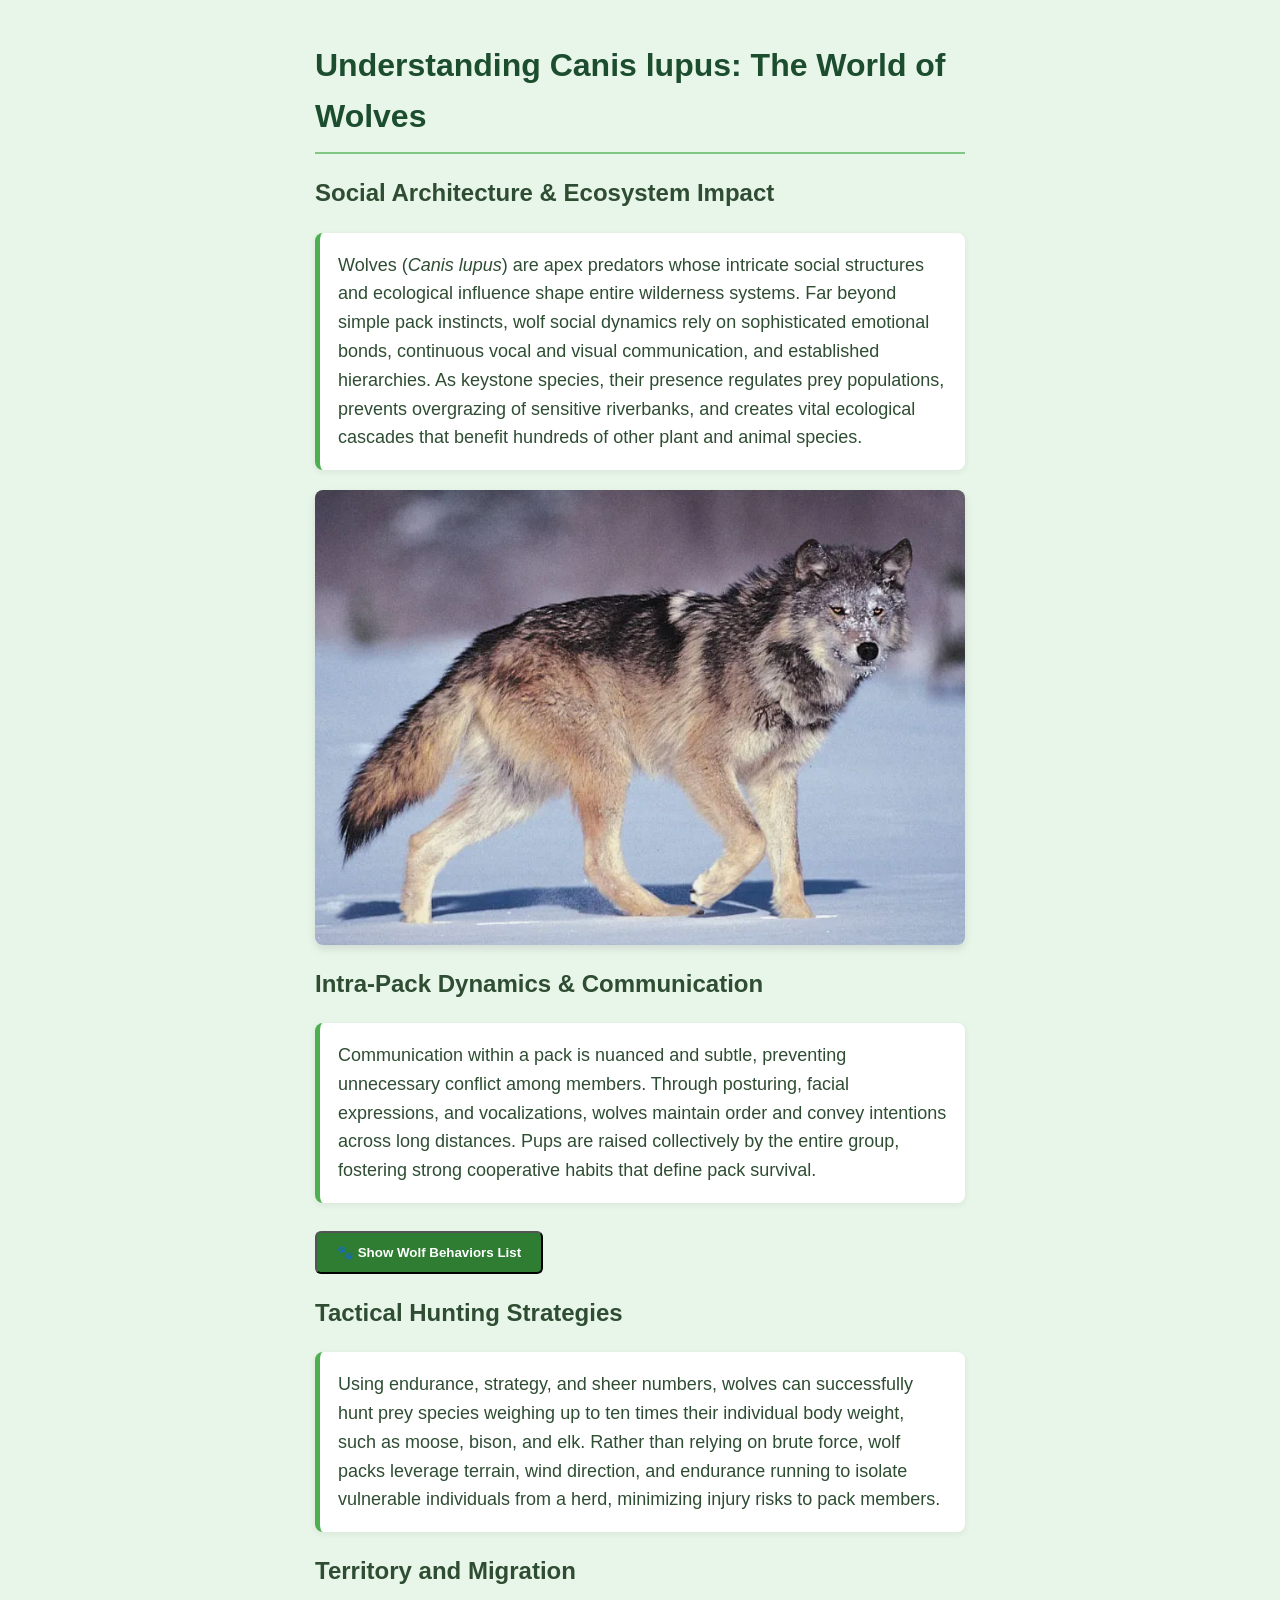
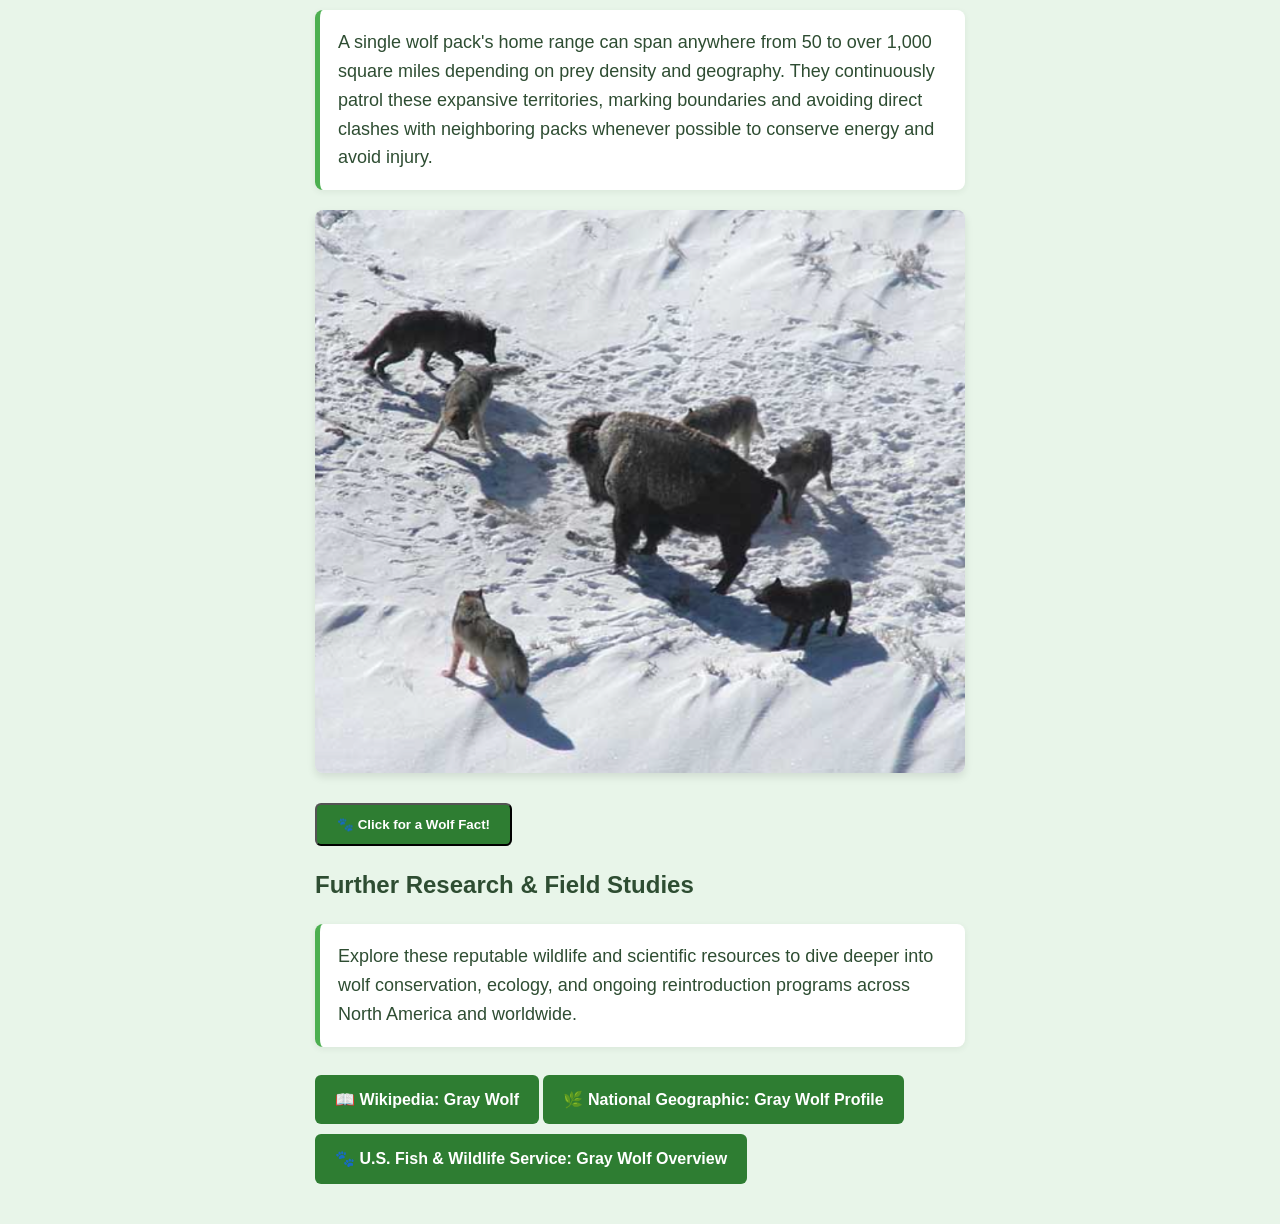
==== index.html @ 27f17d48 "Update index.html" ====
<!DOCTYPE html>
<html lang="en">
<head>
  <meta charset="UTF-8">
  <meta name="viewport" content="width=device-width, initial-scale=1.0">
  <title>Understanding Canis lupus - The World of Wolves</title> 
  <link rel="stylesheet" href="styles.css">
</head>
<body>

  <h1>Understanding Canis lupus: The World of Wolves</h1>

  <h2>Social Architecture & Ecosystem Impact</h2>
  <p>
    Wolves (<em>Canis lupus</em>) are apex predators whose intricate social structures and ecological influence shape entire wilderness systems. Far beyond simple pack instincts, wolf social dynamics rely on sophisticated emotional bonds, continuous vocal and visual communication, and established hierarchies. As keystone species, their presence regulates prey populations, prevents overgrazing of sensitive riverbanks, and creates vital ecological cascades that benefit hundreds of other plant and animal species.
  </p>

  <img src="Wolf.png" alt="A gray wolf standing in a snowy forest" class="responsive-img">

  <h2>Intra-Pack Dynamics & Communication</h2>
  <p>
    Communication within a pack is nuanced and subtle, preventing unnecessary conflict among members. Through posturing, facial expressions, and vocalizations, wolves maintain order and convey intentions across long distances. Pups are raised collectively by the entire group, fostering strong cooperative habits that define pack survival.
  </p>

  <button type="button" onclick="toggleBehaviors()" class="website-link" id="toggle-btn" aria-expanded="false">
    🐾 Show Wolf Behaviors List
  </button>

  <div id="behaviors-list" class="hidden-content">
    <p><strong>Wolf Behaviors & Pack Dynamics:</strong></p>
    <ul>
      <li><strong>Howling:</strong> Used to assemble the pack, locate missing members, synchronize pack movement, and warn rival packs away from active territory boundaries.</li>
      <li><strong>Tail & Ear Posture:</strong> High tail carriage and forward ears signal dominance and confidence; a tucked tail and flattened ears express submission or playfulness.</li>
      <li><strong>Play Bowing:</strong> Lowering front legs while keeping the hind end elevated invites pack mates into low-stakes physical play, reinforcing social bonds.</li>
      <li><strong>Scent Marking:</strong> Urination and paw-scraping along territory perimeters inform neighboring packs of boundary ownership and reproductive status.</li>
      <li><strong>Cooperative Hunting:</strong> Endurance-focused tracking strategies allow packs to tire out large prey over extensive distances through coordinated relay tactics.</li>
    </ul>
  </div>
  
  <h2>Tactical Hunting Strategies</h2>
  <p>
    Using endurance, strategy, and sheer numbers, wolves can successfully hunt prey species weighing up to ten times their individual body weight, such as moose, bison, and elk. Rather than relying on brute force, wolf packs leverage terrain, wind direction, and endurance running to isolate vulnerable individuals from a herd, minimizing injury risks to pack members.
  </p>

  <h2>Territory and Migration</h2>
  <p>
    A single wolf pack's home range can span anywhere from 50 to over 1,000 square miles depending on prey density and geography. They continuously patrol these expansive territories, marking boundaries and avoiding direct clashes with neighboring packs whenever possible to conserve energy and avoid injury.
  </p>

  <img src="Wolf pack.png" alt="A group of wolves hunting a bison in snow" class="responsive-img">

  <button type="button" onclick="showWolfFact()" class="website-link">
    🐾 Click for a Wolf Fact!
  </button>

  <h2>Further Research & Field Studies</h2>
  <p>
    Explore these reputable wildlife and scientific resources to dive deeper into wolf conservation, ecology, and ongoing reintroduction programs across North America and worldwide.
  </p>

  <div class="resource-links">
    <a href="https://en.wikipedia.org/wiki/Wolf" target="_blank" rel="noopener noreferrer" class="website-link">
      📖 Wikipedia: Gray Wolf
    </a>
    <a href="https://www.nationalgeographic.com/animals/mammals/facts/gray-wolf" target="_blank" rel="noopener noreferrer" class="website-link">
      🌿 National Geographic: Gray Wolf Profile
    </a>
    <a href="https://www.fws.gov/species/gray-wolf-canis-lupus" target="_blank" rel="noopener noreferrer" class="website-link">
      🐾 U.S. Fish & Wildlife Service: Gray Wolf Overview
    </a>
  </div>

  <script src="script.js" defer></script>
</body>
</html>
---- styles.css ----
body {
  background-color: #e8f5e9; /* Light, soft environmental green */
  font-family: Arial, sans-serif;
  color: #2e4d32; /* Deep forest green text for high contrast */
  margin: 40px auto;
  max-width: 650px;
  line-height: 1.6;
  padding: 0 20px;
}

/* 2. Heading with Nature-Inspired Colors */
h1 {
  color: #1b4d2e; /* Dark evergreen heading color */
  border-bottom: 2px solid #81c784; /* Soft leaf-green underline */
  padding-bottom: 10px;
  margin-bottom: 20px;
}

/* 3. Paragraph Card with Decorative Vine Border */
p {
  font-size: 18px;
  background-color: #ffffff;
  padding: 18px;
  border-radius: 8px;
  /* Green vine/leaf motif frame using border styling */
  border-left: 5px solid #4caf50;
  box-shadow: 0 2px 6px rgba(46, 77, 50, 0.08);
}

/* 4. Responsive Image Styling */
.responsive-img {
  max-width: 100%;
  height: auto;
  border-radius: 8px;
  display: block;
  margin: 20px 0;
  box-shadow: 0 4px 8px rgba(0, 0, 0, 0.1);
}

/* 5. Nature-Themed Button Link */
.website-link {
  display: inline-block;
  background-color: #2e7d32; /* Rich forest green background */
  color: #ffffff;
  padding: 12px 20px;
  text-decoration: none;
  border-radius: 6px;
  font-weight: bold;
  margin-top: 10px;
  transition: background-color 0.2s ease;
}

.website-link:hover {
  background-color: #1b5e20; /* Darker pine green when hovered */
}

.hidden-content {
  display: none;
}

/* Style for the revealed behaviors list card */
#behaviors-list {
  background-color: #ffffff;
  padding: 15px 20px;
  border-radius: 8px;
  border-left: 5px solid #4caf50;
  margin-top: 15px;
  box-shadow: 0 2px 6px rgba(46, 77, 50, 0.08);
}

#behaviors-list ul {
  padding-left: 20px;
  margin: 10px 0 0 0;
}

#behaviors-list li {
  margin-bottom: 8px;
}
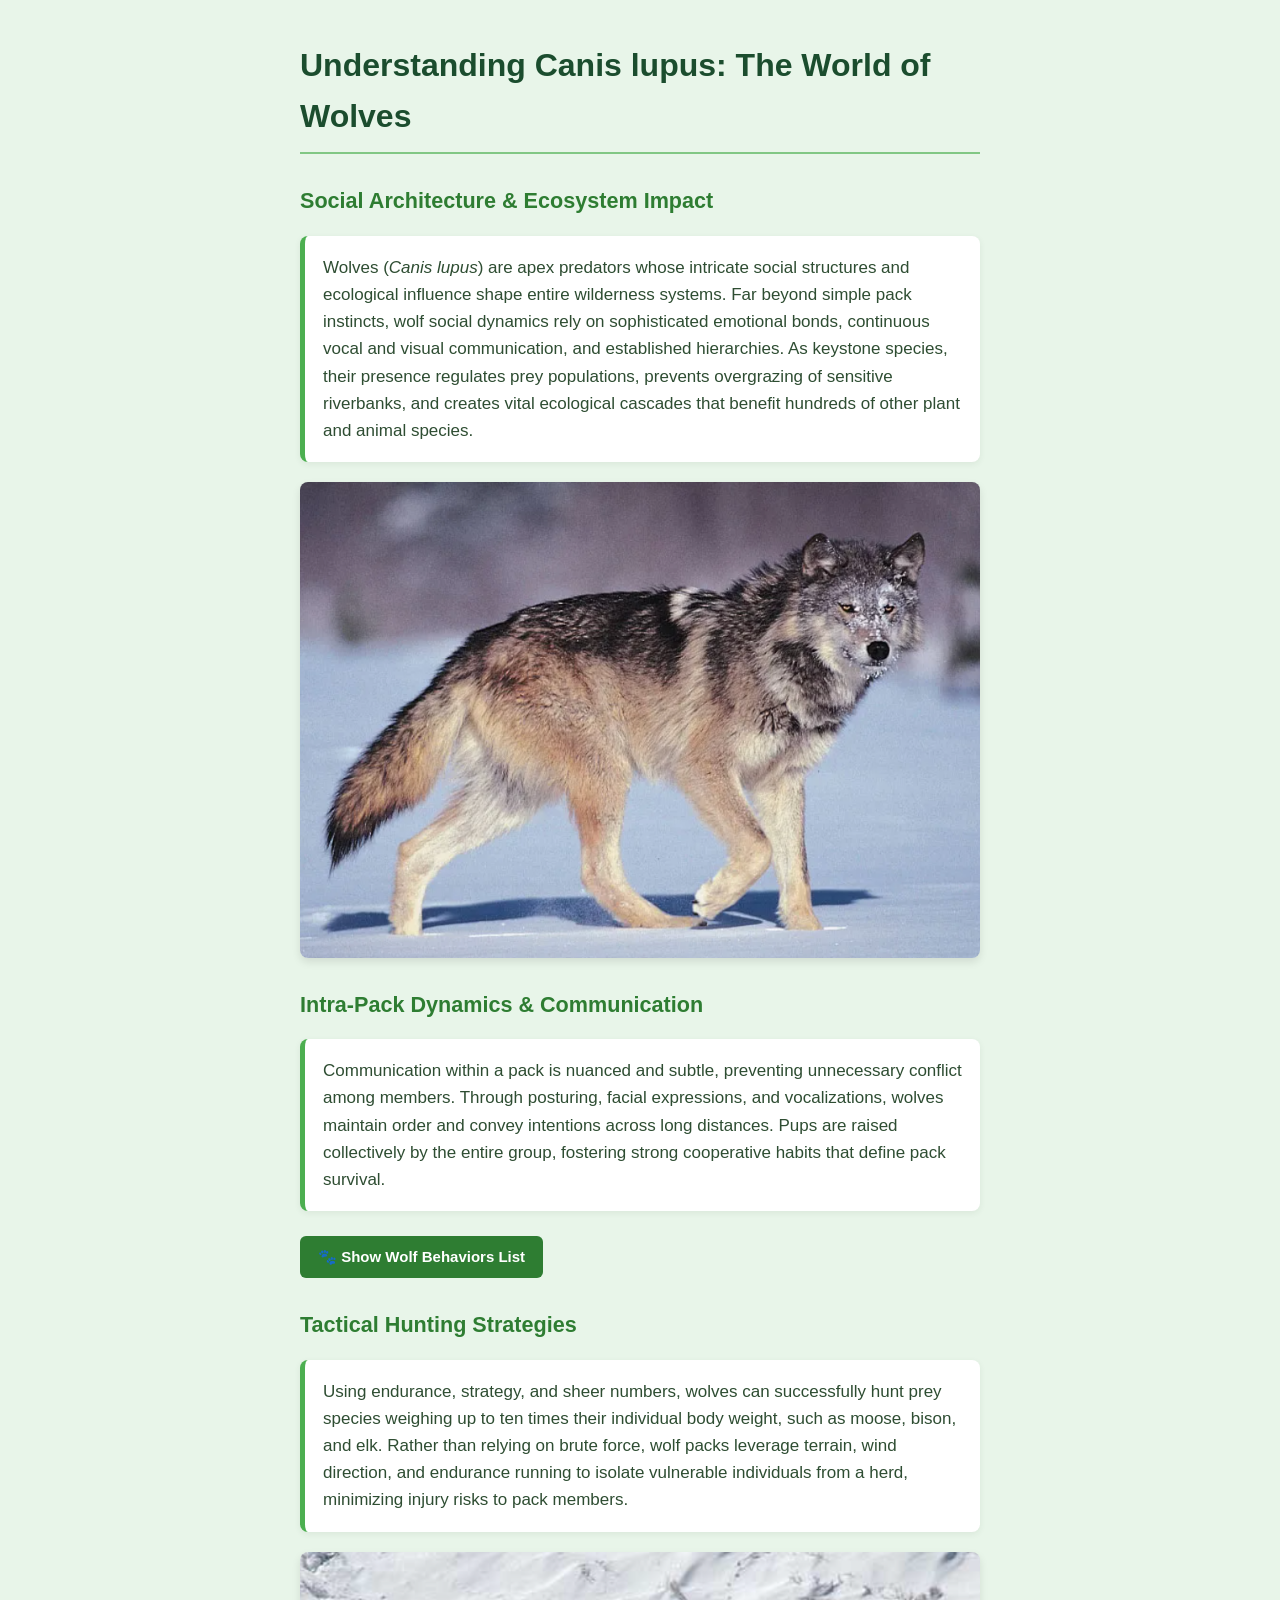
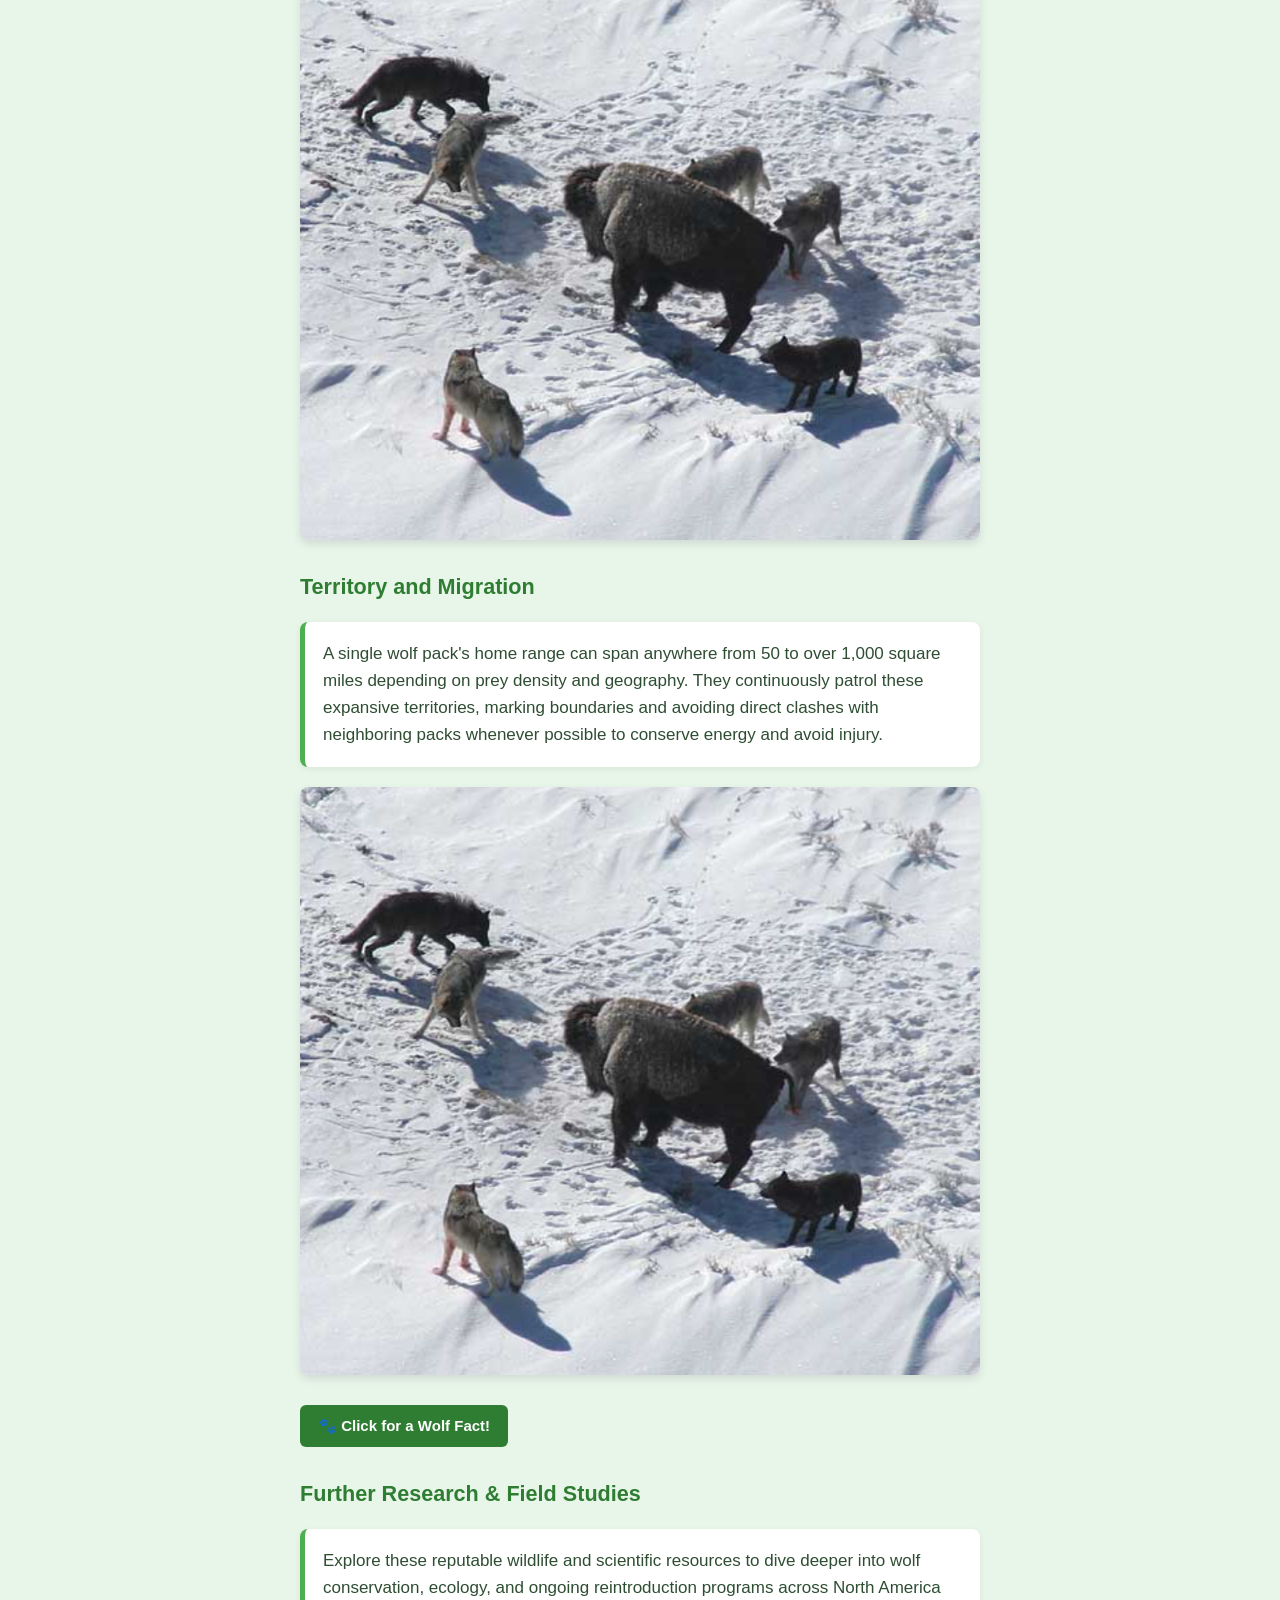
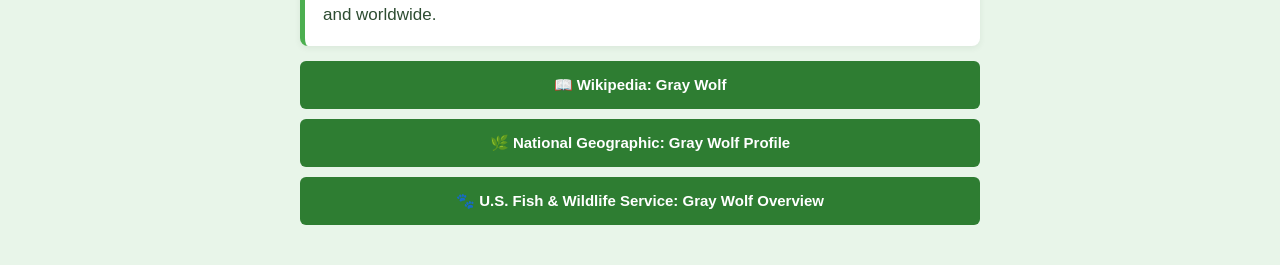
==== commit 4a9c6203: "Update index.html" ====
--- a/index.html
+++ b/index.html
@@ -41,13 +41,15 @@
   <p>
     Using endurance, strategy, and sheer numbers, wolves can successfully hunt prey species weighing up to ten times their individual body weight, such as moose, bison, and elk. Rather than relying on brute force, wolf packs leverage terrain, wind direction, and endurance running to isolate vulnerable individuals from a herd, minimizing injury risks to pack members.
   </p>
+  
+  <img src="Wolf pack.png" alt="A pack of wolves hunting a bison in snow" class="responsive-img">
 
   <h2>Territory and Migration</h2>
   <p>
     A single wolf pack's home range can span anywhere from 50 to over 1,000 square miles depending on prey density and geography. They continuously patrol these expansive territories, marking boundaries and avoiding direct clashes with neighboring packs whenever possible to conserve energy and avoid injury.
   </p>
 
-  <img src="Wolf pack.png" alt="A group of wolves hunting a bison in snow" class="responsive-img">
+  <img src="Wolf pack.png" alt="A pack of wolves patrolling their territory" class="responsive-img">
 
   <button type="button" onclick="showWolfFact()" class="website-link">
     🐾 Click for a Wolf Fact!
--- a/styles.css
+++ b/styles.css
@@ -1,33 +1,42 @@
+/* 1. Base Layout & Typography */
 body {
-  background-color: #e8f5e9; /* Light, soft environmental green */
+  background-color: #e8f5e9; /* Soft environmental green */
   font-family: Arial, sans-serif;
-  color: #2e4d32; /* Deep forest green text for high contrast */
+  color: #2e4d32; /* Deep forest green text */
   margin: 40px auto;
-  max-width: 650px;
+  max-width: 680px;
   line-height: 1.6;
   padding: 0 20px;
 }
 
-/* 2. Heading with Nature-Inspired Colors */
+/* 2. Headings */
 h1 {
   color: #1b4d2e; /* Dark evergreen heading color */
   border-bottom: 2px solid #81c784; /* Soft leaf-green underline */
   padding-bottom: 10px;
   margin-bottom: 20px;
+  font-size: 2rem;
 }
 
-/* 3. Paragraph Card with Decorative Vine Border */
+h2 {
+  color: #2e7d32;
+  margin-top: 30px;
+  margin-bottom: 10px;
+  font-size: 1.35rem;
+}
+
+/* 3. Paragraph Cards */
 p {
-  font-size: 18px;
+  font-size: 17px;
   background-color: #ffffff;
   padding: 18px;
   border-radius: 8px;
-  /* Green vine/leaf motif frame using border styling */
   border-left: 5px solid #4caf50;
   box-shadow: 0 2px 6px rgba(46, 77, 50, 0.08);
+  margin-bottom: 15px;
 }
 
-/* 4. Responsive Image Styling */
+/* 4. Responsive Images */
 .responsive-img {
   max-width: 100%;
   height: auto;
@@ -37,28 +46,48 @@
   box-shadow: 0 4px 8px rgba(0, 0, 0, 0.1);
 }
 
-/* 5. Nature-Themed Button Link */
+/* 5. Buttons & Links */
 .website-link {
   display: inline-block;
-  background-color: #2e7d32; /* Rich forest green background */
+  background-color: #2e7d32;
   color: #ffffff;
-  padding: 12px 20px;
+  padding: 12px 18px;
   text-decoration: none;
   border-radius: 6px;
   font-weight: bold;
+  font-size: 15px;
+  border: none;
+  cursor: pointer;
   margin-top: 10px;
-  transition: background-color 0.2s ease;
+  transition: background-color 0.2s ease, transform 0.1s ease;
 }
 
 .website-link:hover {
-  background-color: #1b5e20; /* Darker pine green when hovered */
+  background-color: #1b5e20;
 }
 
+.website-link:active {
+  transform: scale(0.98);
+}
+
+/* Resource Link Container Grid */
+.resource-links {
+  display: flex;
+  flex-direction: column;
+  gap: 10px;
+  margin-top: 15px;
+}
+
+.resource-links .website-link {
+  margin-top: 0;
+  text-align: center;
+}
+
+/* 6. Hidden / Revealed Behavior List Styling */
 .hidden-content {
   display: none;
 }
 
-/* Style for the revealed behaviors list card */
 #behaviors-list {
   background-color: #ffffff;
   padding: 15px 20px;
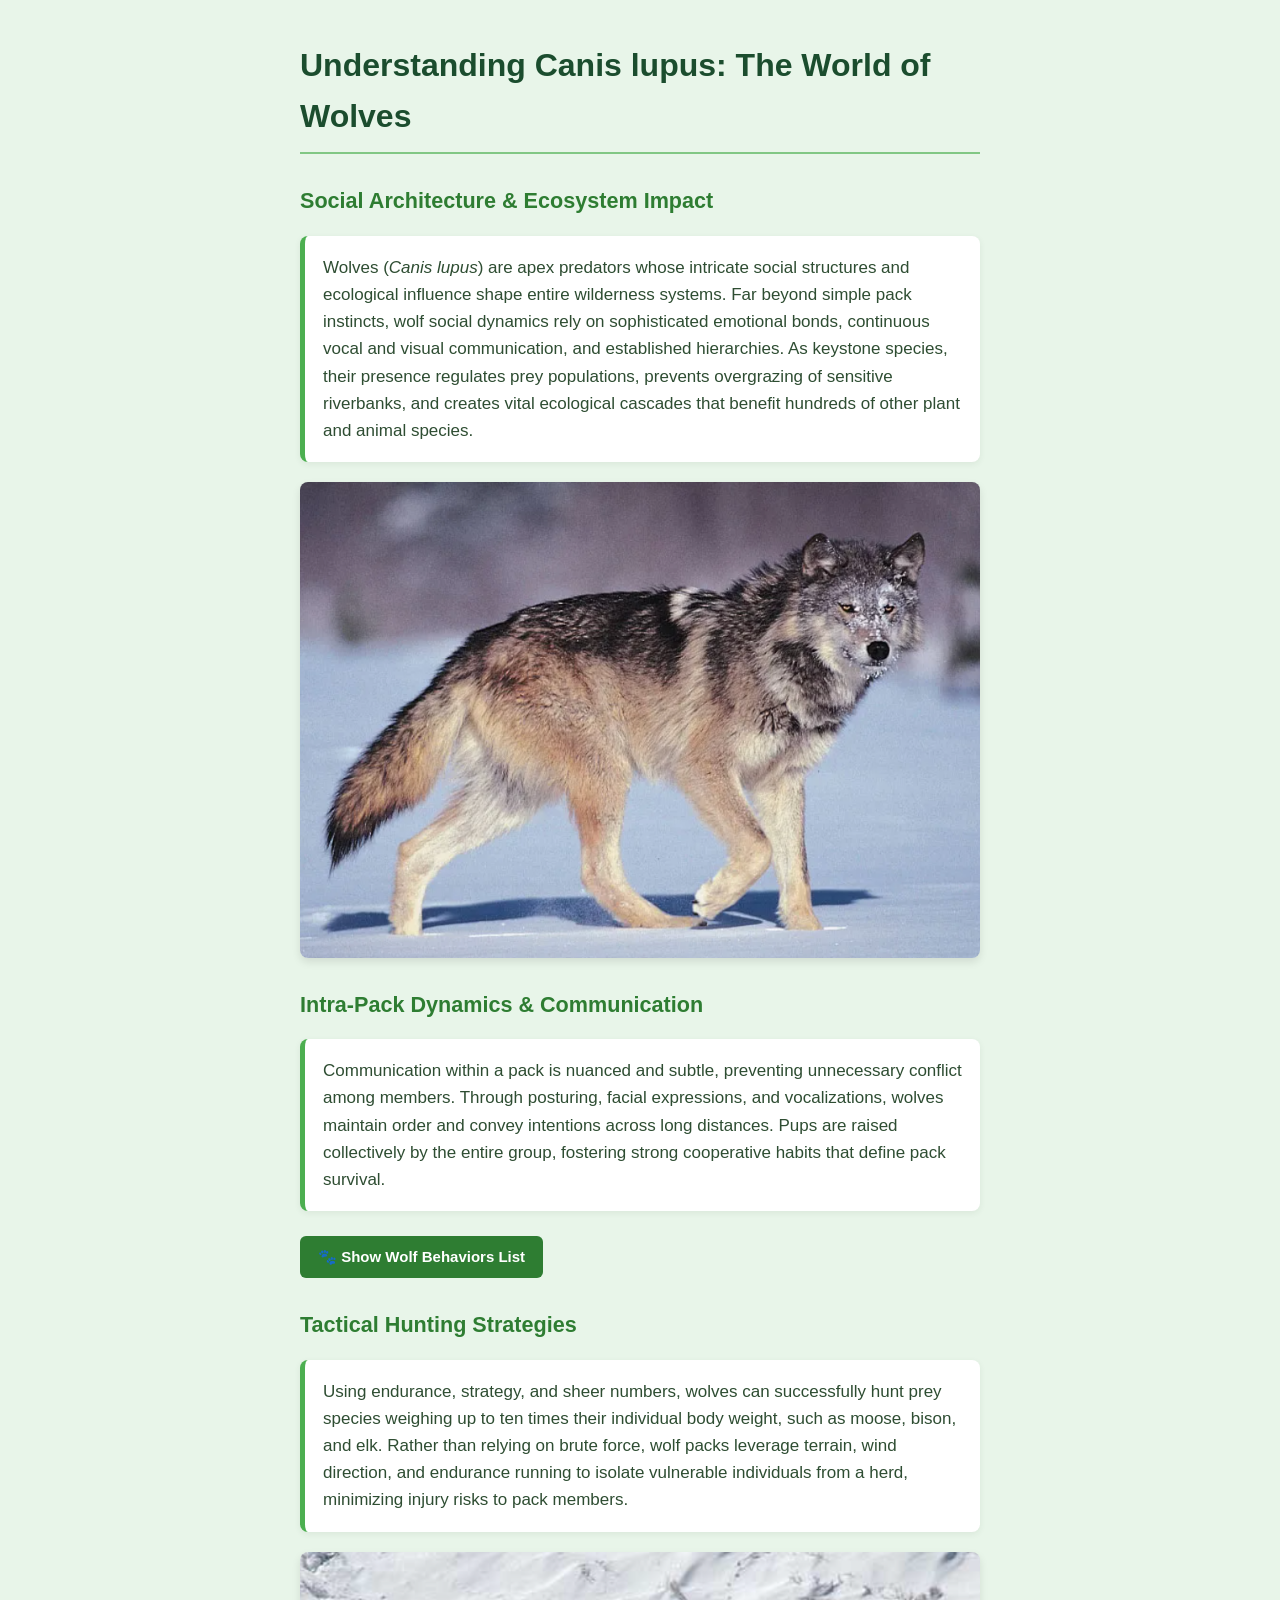
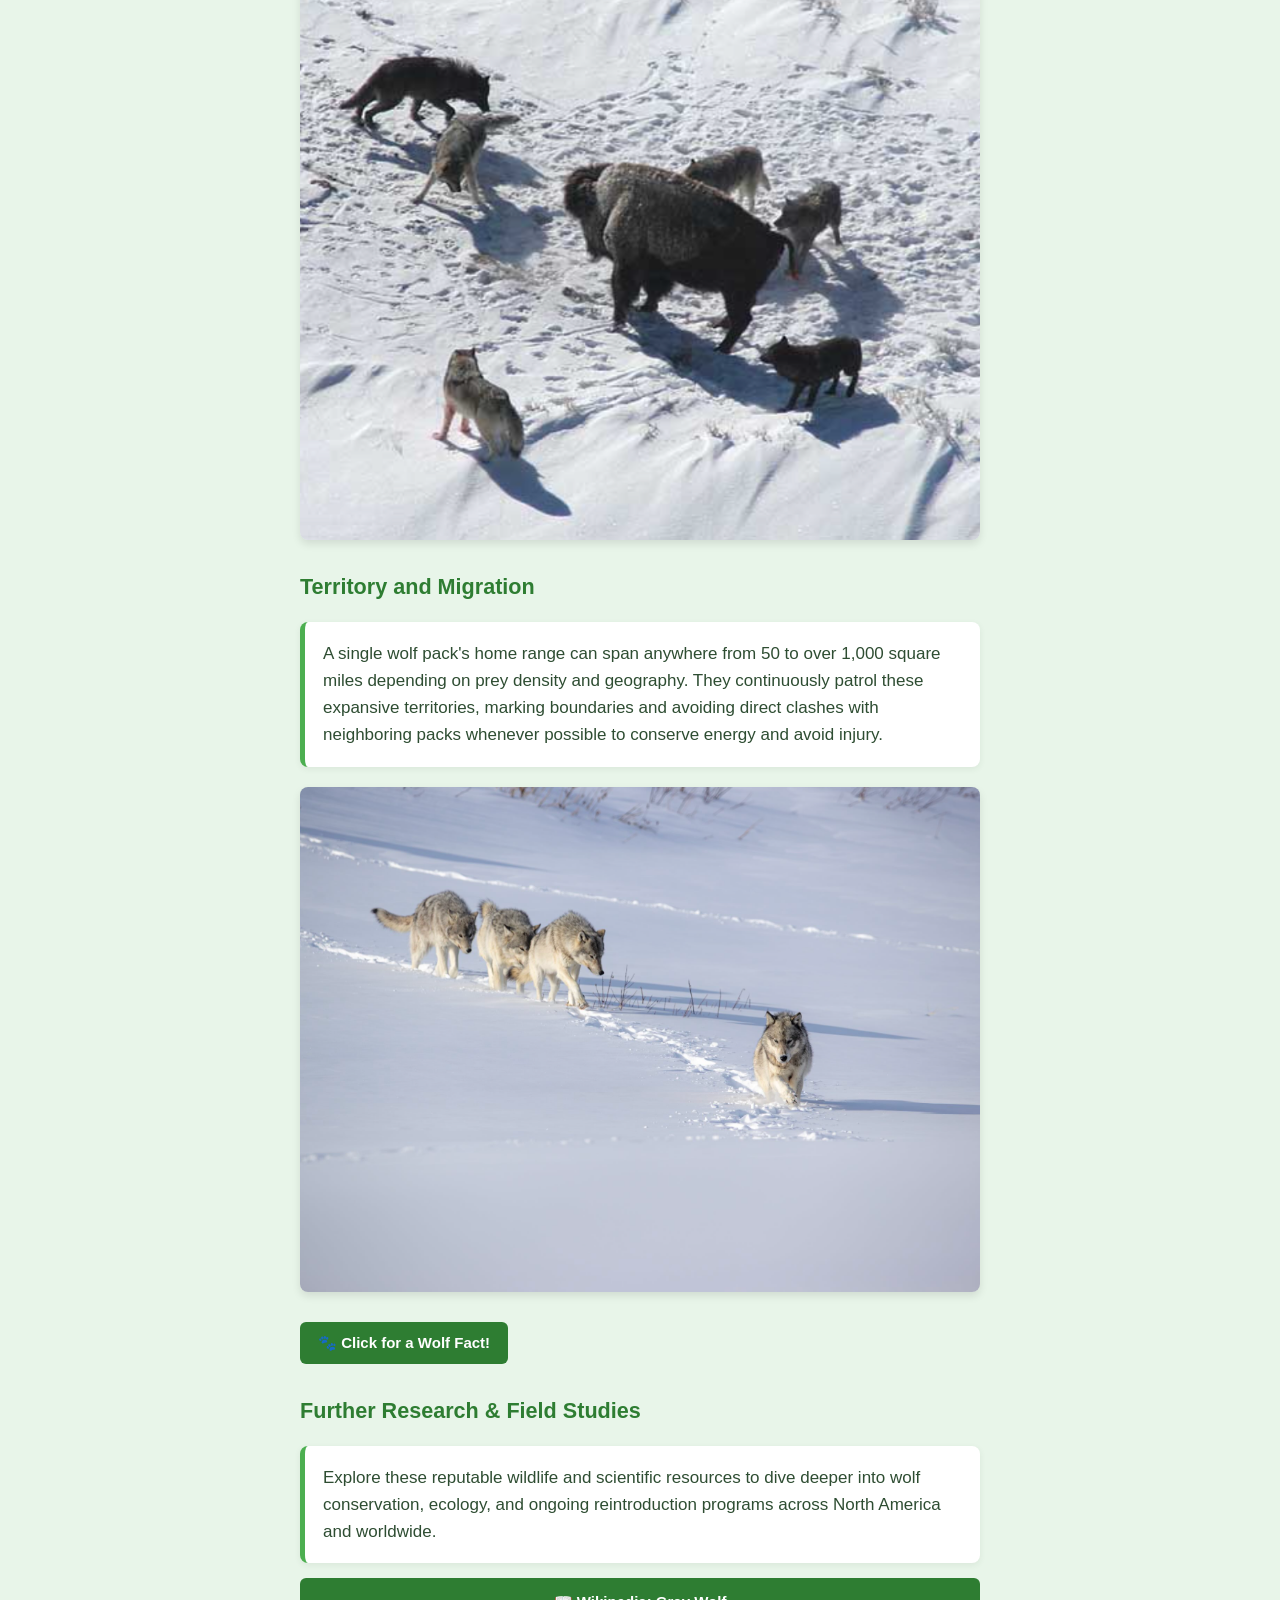
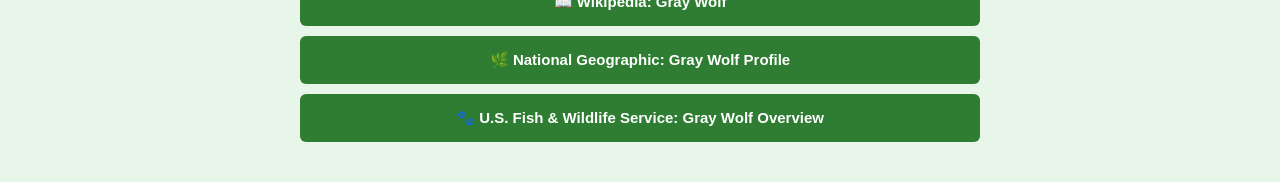
==== commit b99c0493: "Update index.html" ====
--- a/index.html
+++ b/index.html
@@ -49,7 +49,7 @@
     A single wolf pack's home range can span anywhere from 50 to over 1,000 square miles depending on prey density and geography. They continuously patrol these expansive territories, marking boundaries and avoiding direct clashes with neighboring packs whenever possible to conserve energy and avoid injury.
   </p>
 
-  <img src="Wolf pack.png" alt="A pack of wolves patrolling their territory" class="responsive-img">
+  <img src="Travel.png" alt="A pack of wolves patrolling their territory" class="responsive-img">
 
   <button type="button" onclick="showWolfFact()" class="website-link">
     🐾 Click for a Wolf Fact!
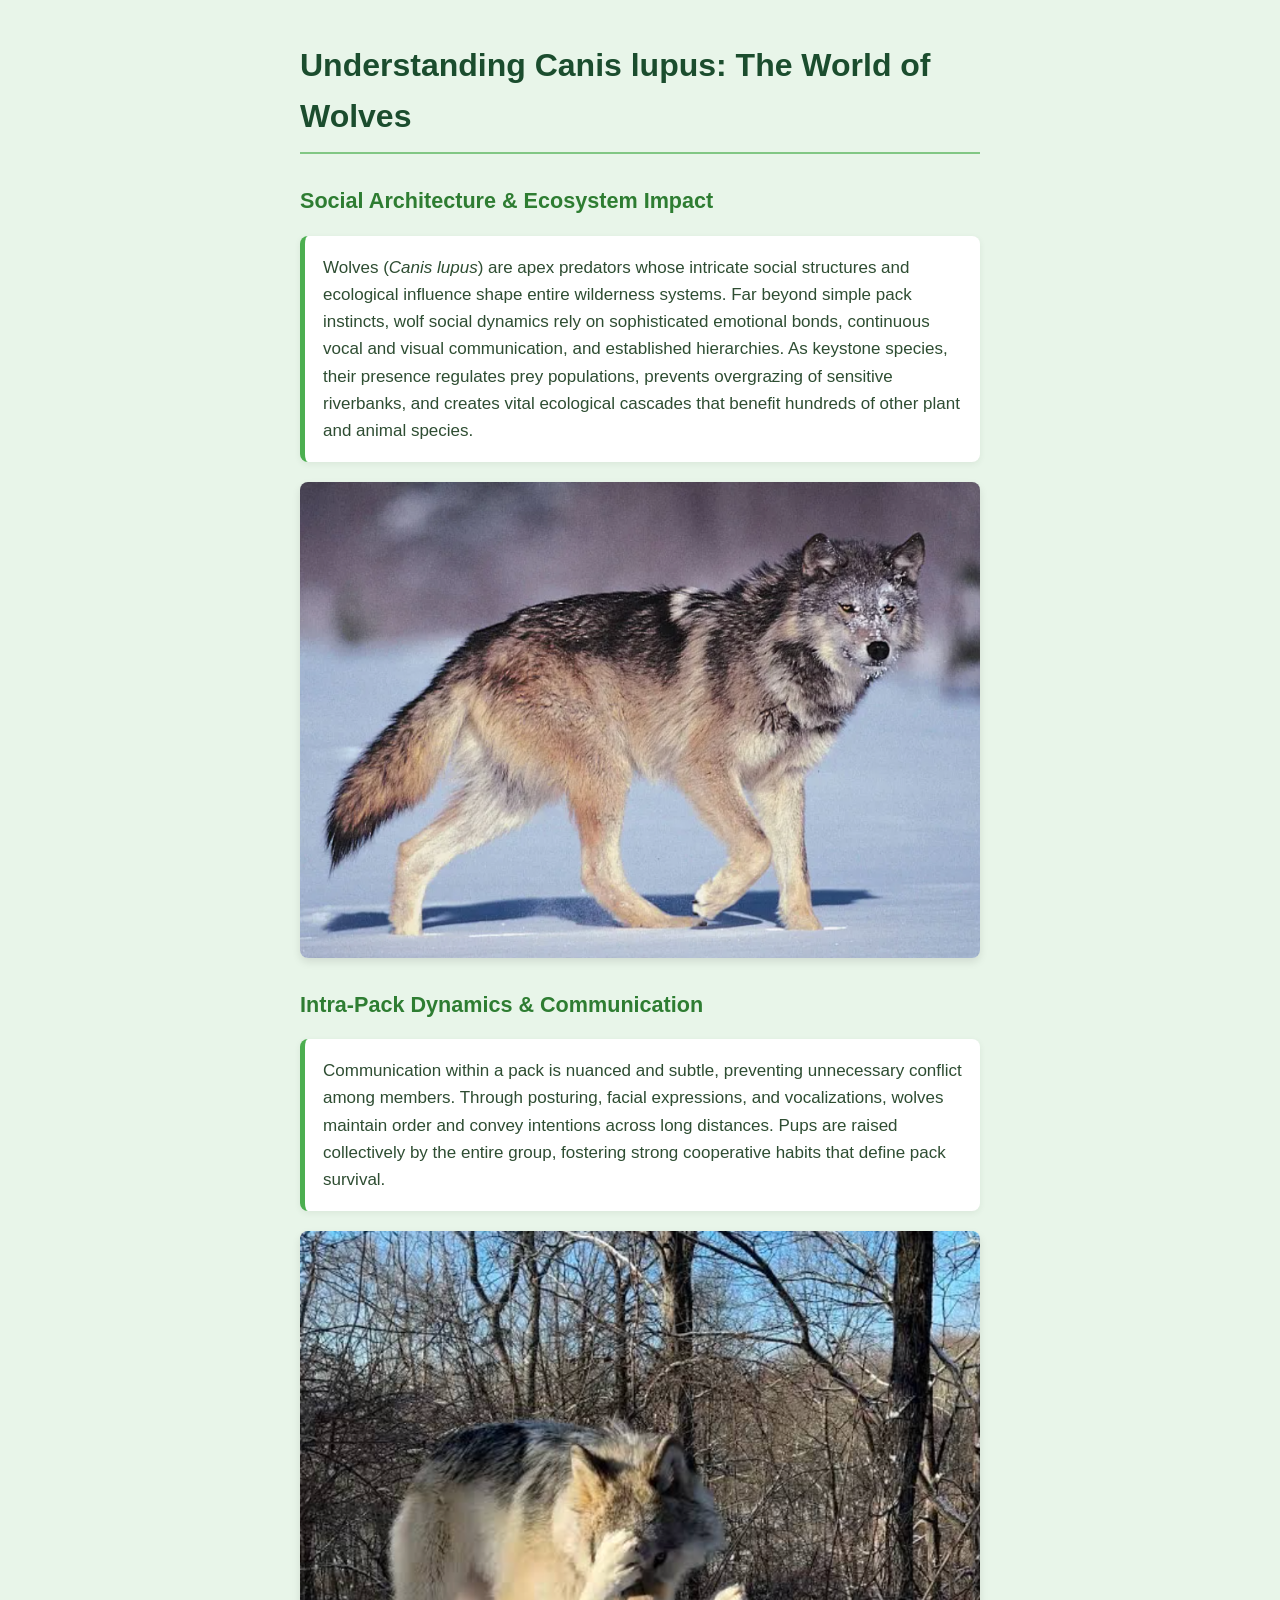
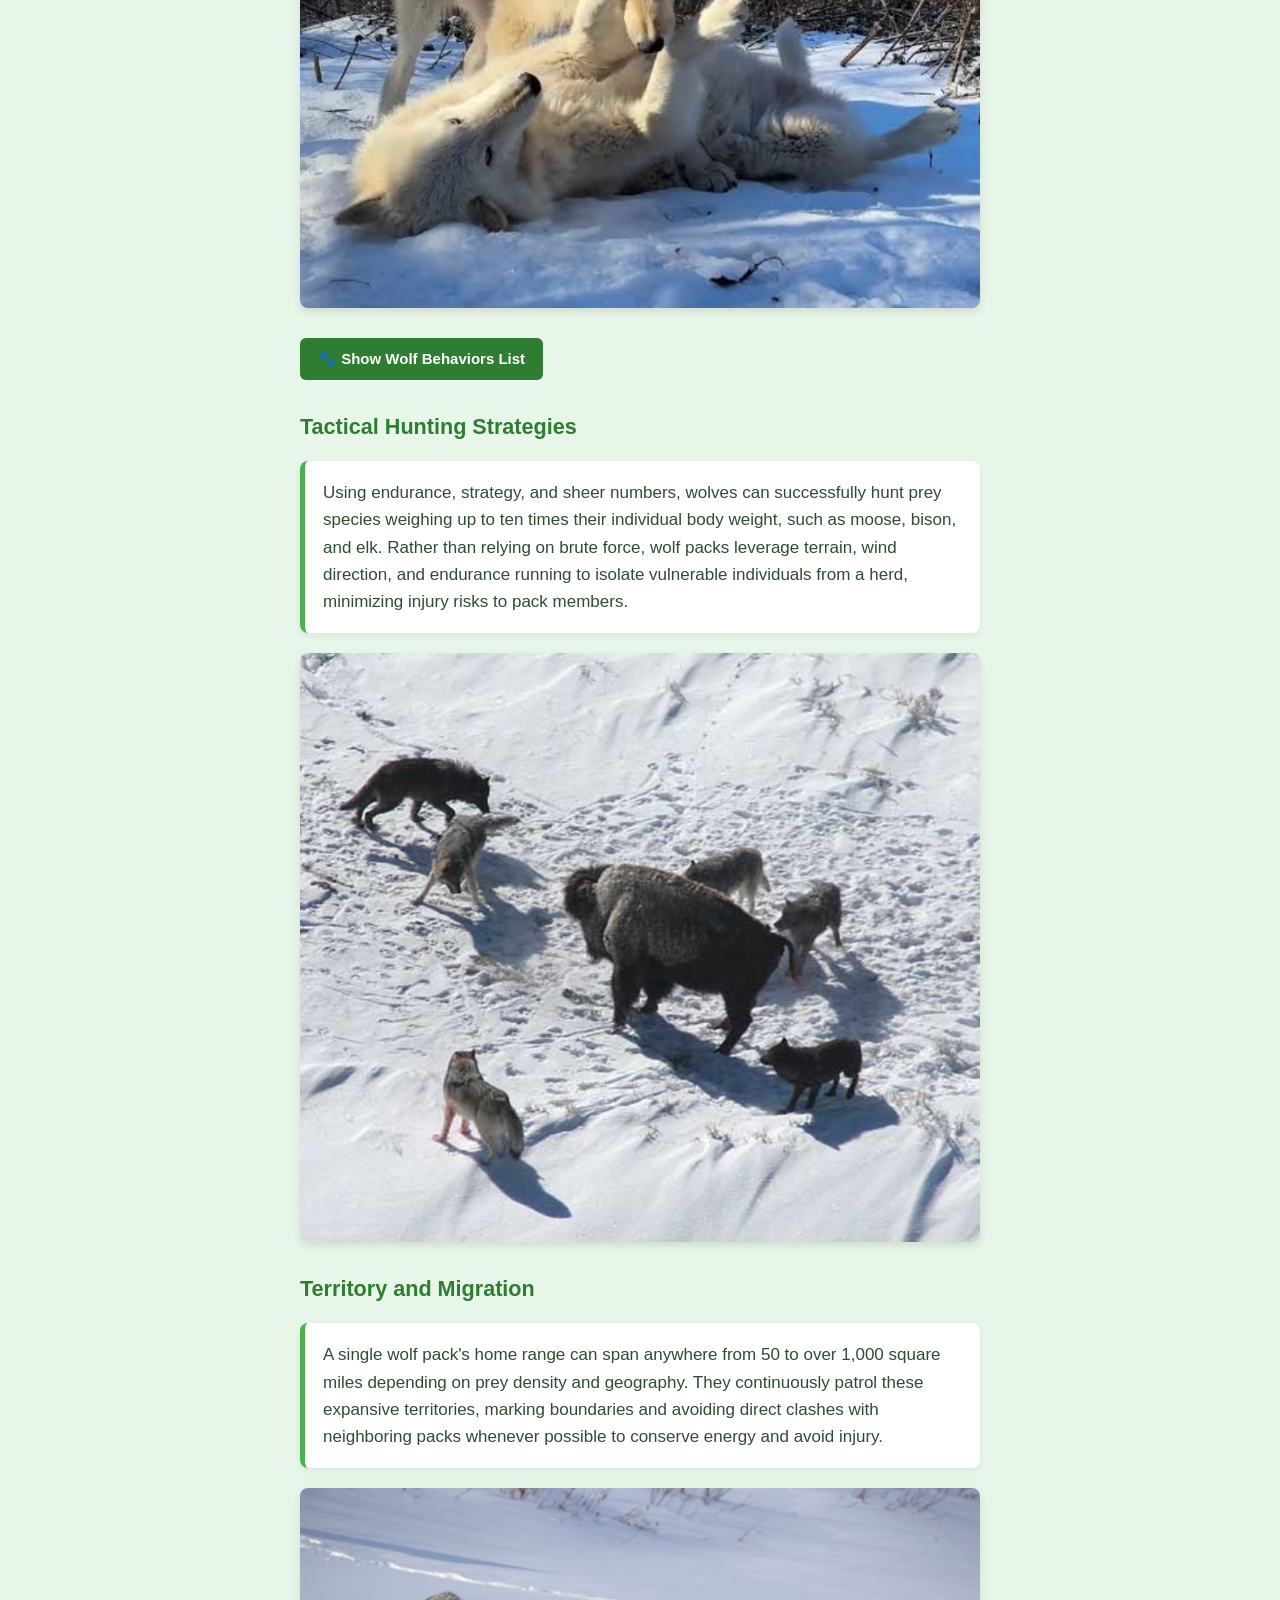
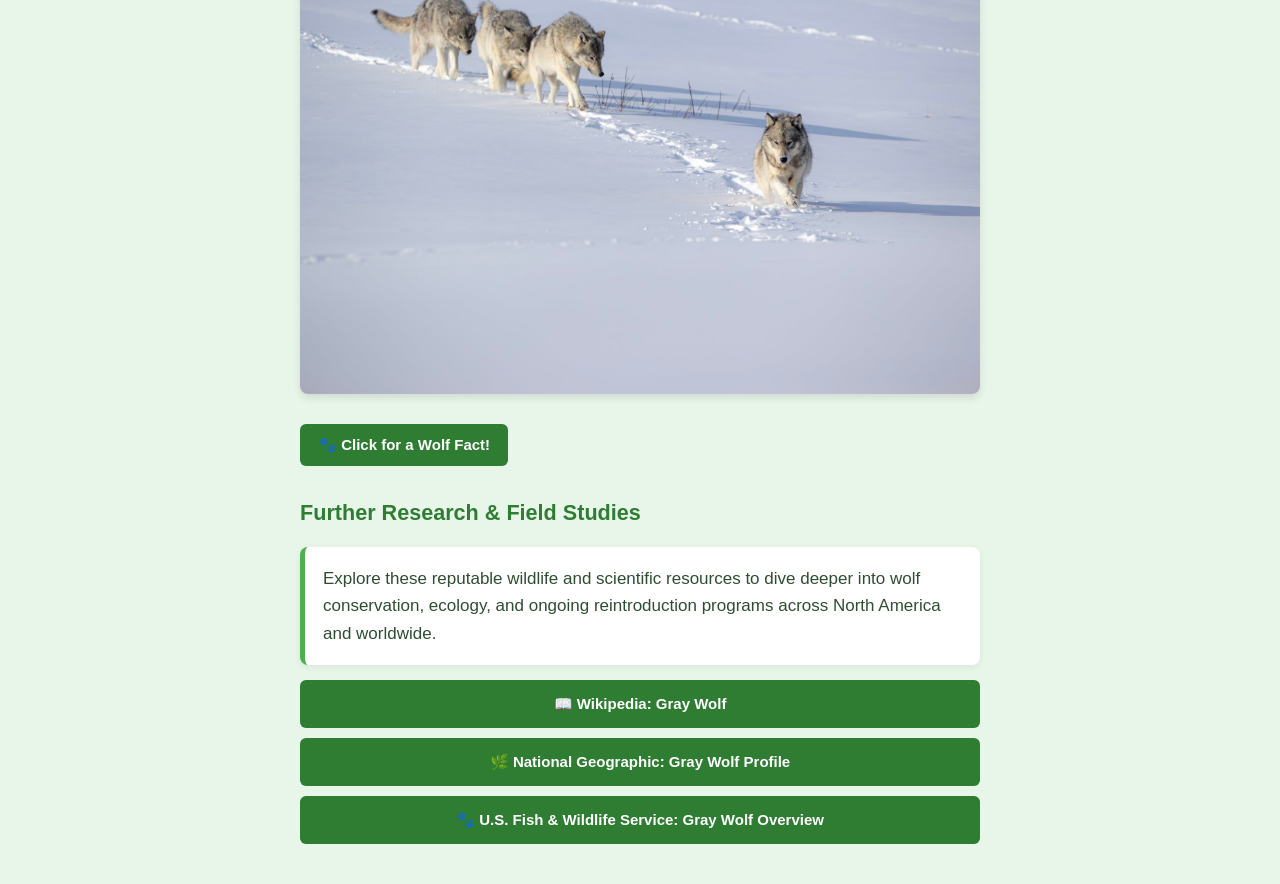
==== commit 19cca336: "Update index.html" ====
--- a/index.html
+++ b/index.html
@@ -21,6 +21,8 @@
   <p>
     Communication within a pack is nuanced and subtle, preventing unnecessary conflict among members. Through posturing, facial expressions, and vocalizations, wolves maintain order and convey intentions across long distances. Pups are raised collectively by the entire group, fostering strong cooperative habits that define pack survival.
   </p>
+
+  <img src="Play.png" alt="Two wolves playing together" class="responsive-img">
 
   <button type="button" onclick="toggleBehaviors()" class="website-link" id="toggle-btn" aria-expanded="false">
     🐾 Show Wolf Behaviors List
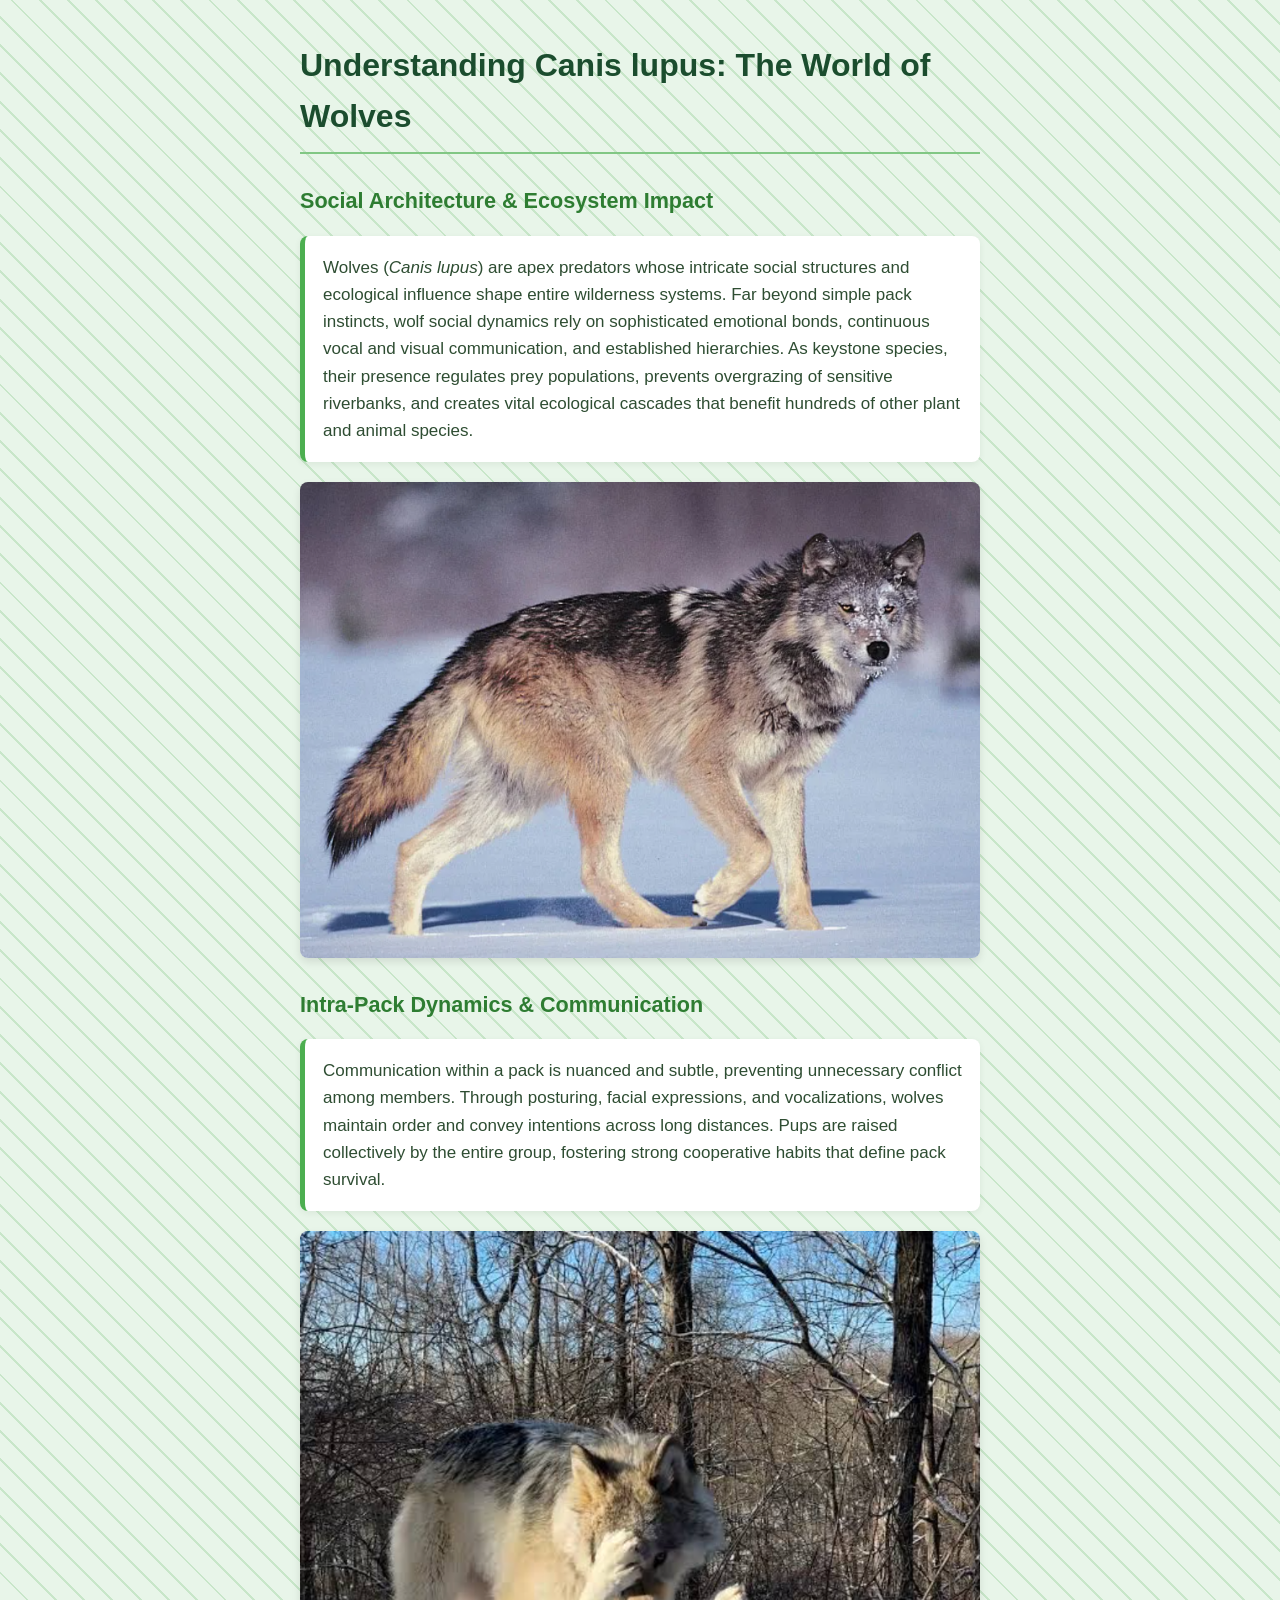
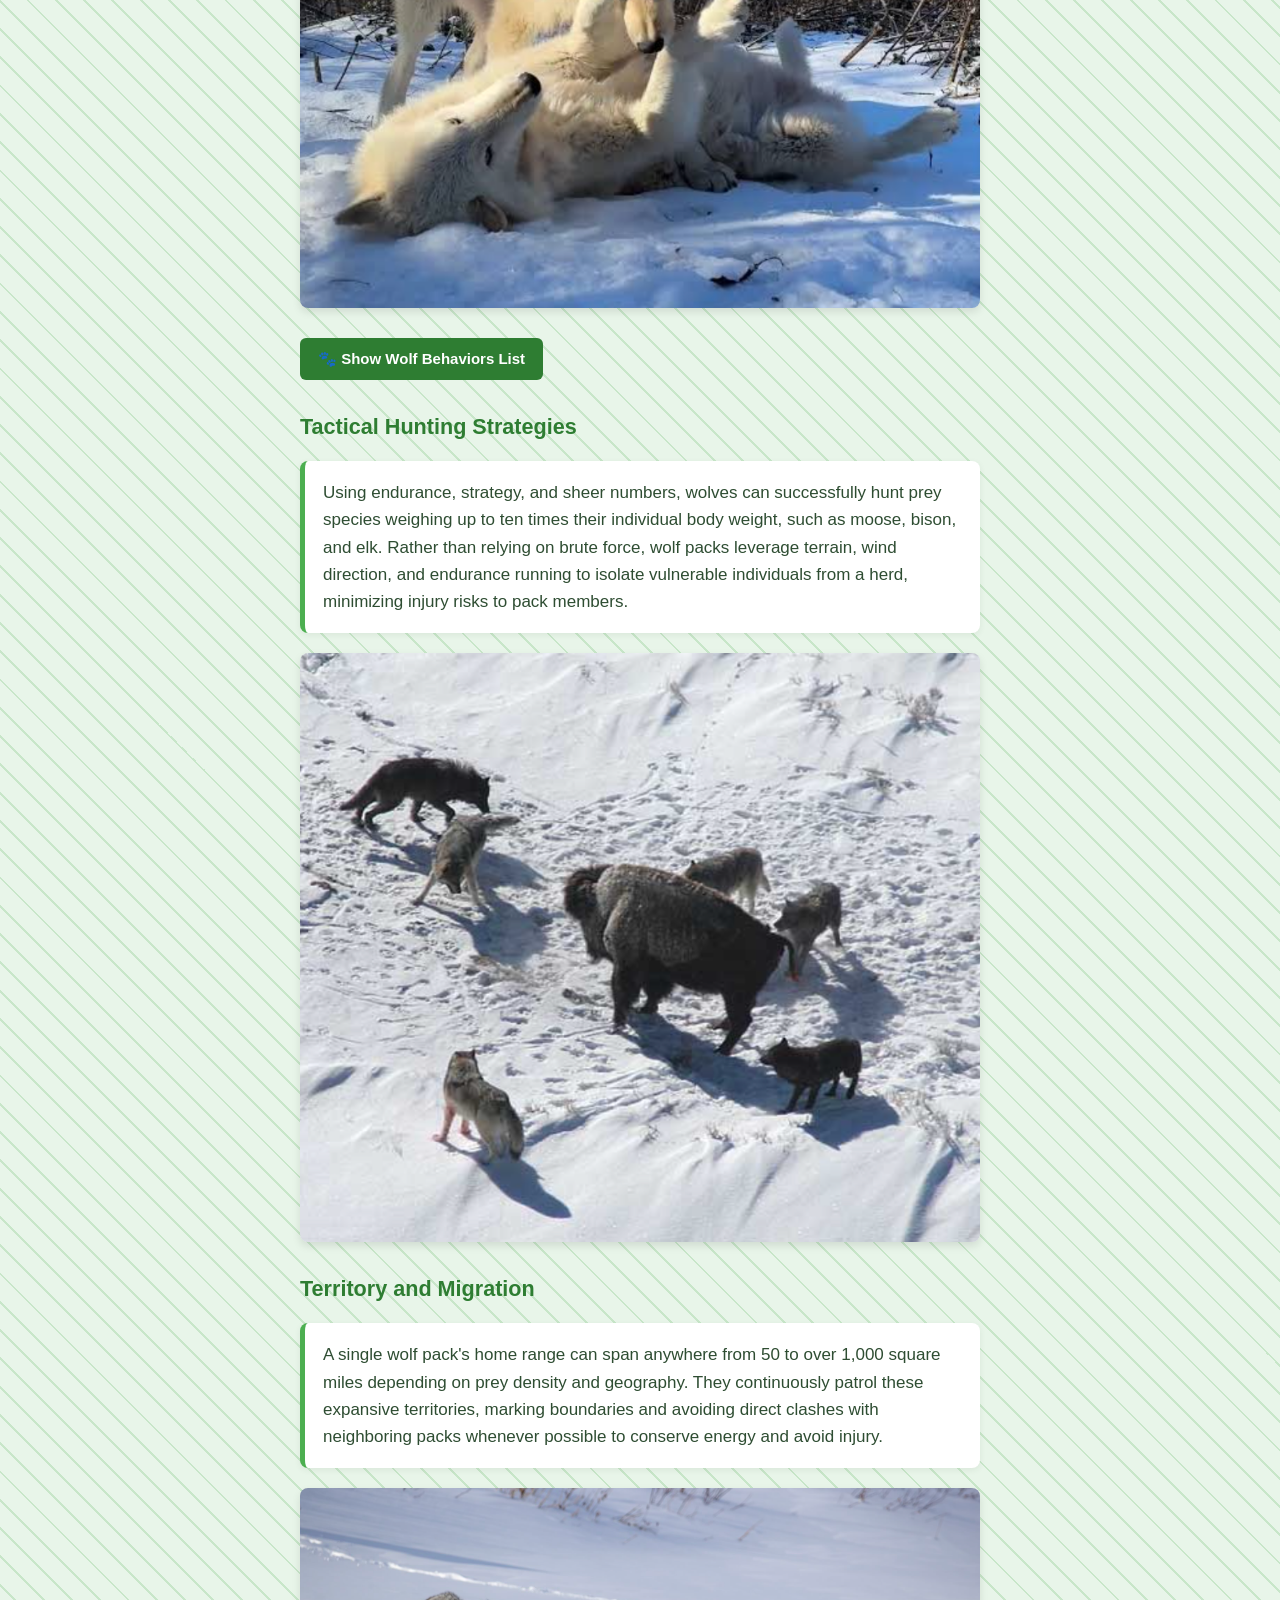
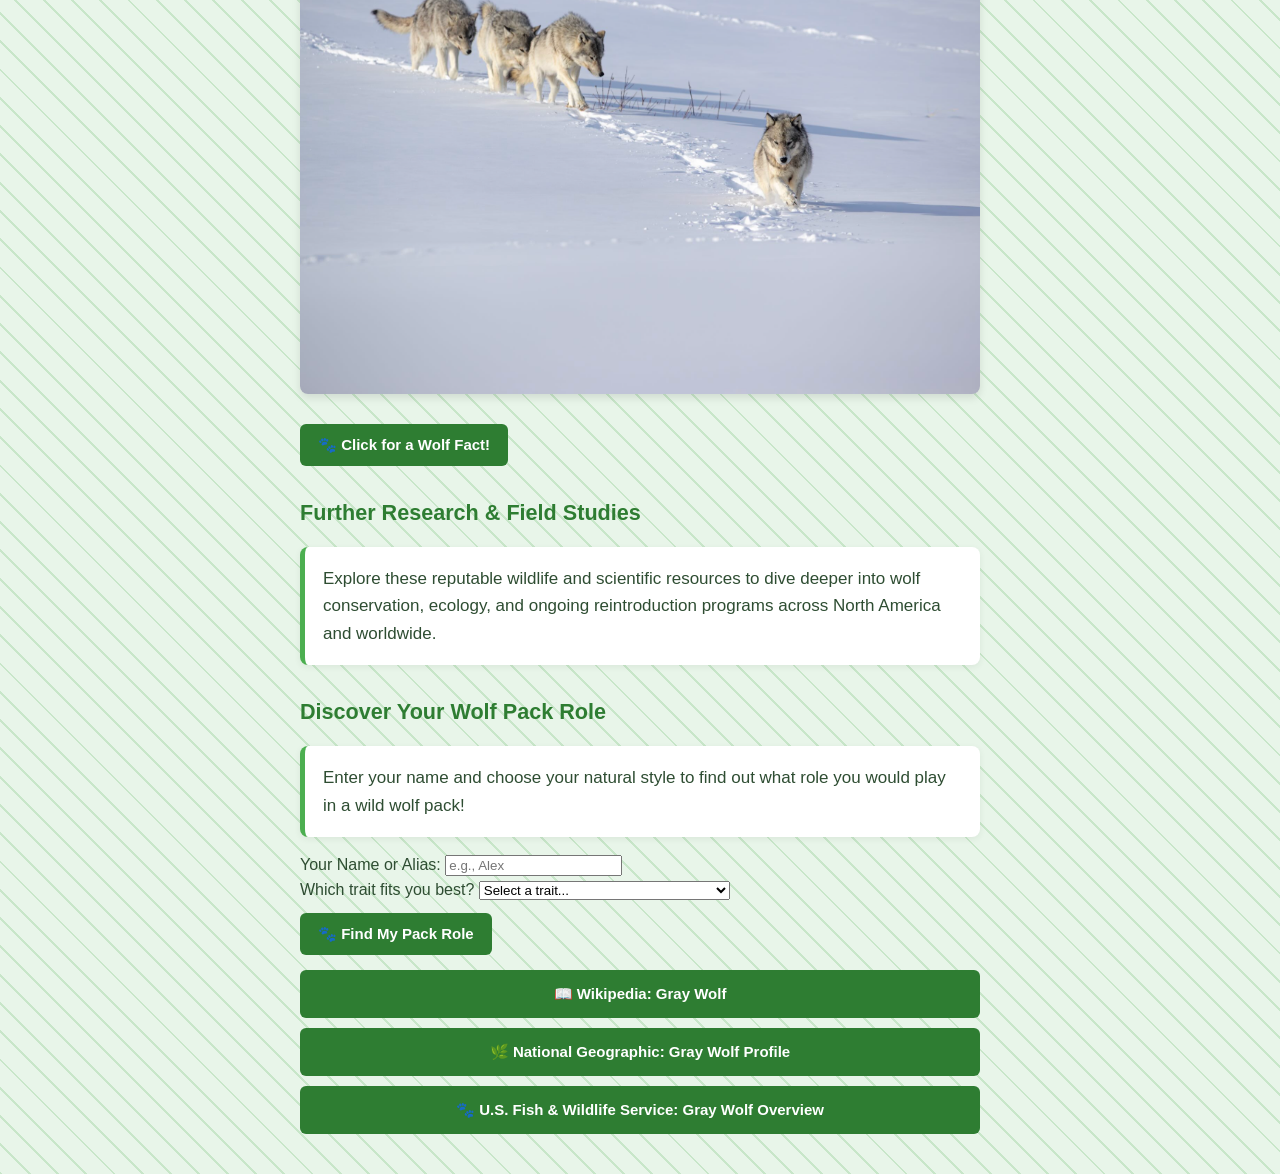
==== commit 40af72b7: "Update index.html" ====
--- a/index.html
+++ b/index.html
@@ -8,25 +8,25 @@
 </head>
 <body>
 
-  <h1>Understanding Canis lupus: The World of Wolves</h1>
+  <h1>Understanding Canis lupus: The World of Wolves</h1> <!-- Heading -->
 
-  <h2>Social Architecture & Ecosystem Impact</h2>
+  <h2>Social Architecture & Ecosystem Impact</h2> <!-- Subheading -->
   <p>
     Wolves (<em>Canis lupus</em>) are apex predators whose intricate social structures and ecological influence shape entire wilderness systems. Far beyond simple pack instincts, wolf social dynamics rely on sophisticated emotional bonds, continuous vocal and visual communication, and established hierarchies. As keystone species, their presence regulates prey populations, prevents overgrazing of sensitive riverbanks, and creates vital ecological cascades that benefit hundreds of other plant and animal species.
-  </p>
+  </p> <!-- Paragraph -->
 
-  <img src="Wolf.png" alt="A gray wolf standing in a snowy forest" class="responsive-img">
+  <img src="Wolf.png" alt="A gray wolf standing in a snowy forest" class="responsive-img"> <!--Image -->
 
-  <h2>Intra-Pack Dynamics & Communication</h2>
+  <h2>Intra-Pack Dynamics & Communication</h2> <!-- Subheading -->
   <p>
     Communication within a pack is nuanced and subtle, preventing unnecessary conflict among members. Through posturing, facial expressions, and vocalizations, wolves maintain order and convey intentions across long distances. Pups are raised collectively by the entire group, fostering strong cooperative habits that define pack survival.
-  </p>
+  </p> <!-- Paragraph -->
 
-  <img src="Play.png" alt="Two wolves playing together" class="responsive-img">
+  <img src="Play.png" alt="Two wolves playing together" class="responsive-img"> <!--Image -->
 
   <button type="button" onclick="toggleBehaviors()" class="website-link" id="toggle-btn" aria-expanded="false">
     🐾 Show Wolf Behaviors List
-  </button>
+  </button> <!-- button to show behaviors list -->
 
   <div id="behaviors-list" class="hidden-content">
     <p><strong>Wolf Behaviors & Pack Dynamics:</strong></p>
@@ -37,41 +37,69 @@
       <li><strong>Scent Marking:</strong> Urination and paw-scraping along territory perimeters inform neighboring packs of boundary ownership and reproductive status.</li>
       <li><strong>Cooperative Hunting:</strong> Endurance-focused tracking strategies allow packs to tire out large prey over extensive distances through coordinated relay tactics.</li>
     </ul>
-  </div>
+  </div> <!-- list of behaviors -->
   
-  <h2>Tactical Hunting Strategies</h2>
+  <h2>Tactical Hunting Strategies</h2> <!-- Subheading -->
   <p>
     Using endurance, strategy, and sheer numbers, wolves can successfully hunt prey species weighing up to ten times their individual body weight, such as moose, bison, and elk. Rather than relying on brute force, wolf packs leverage terrain, wind direction, and endurance running to isolate vulnerable individuals from a herd, minimizing injury risks to pack members.
-  </p>
+  </p> <!-- Paragraph -->
   
-  <img src="Wolf pack.png" alt="A pack of wolves hunting a bison in snow" class="responsive-img">
+  <img src="Wolf pack.png" alt="A pack of wolves hunting a bison in snow" class="responsive-img"> <!--Image -->
 
-  <h2>Territory and Migration</h2>
+  <h2>Territory and Migration</h2> <!-- Subheading -->
   <p>
     A single wolf pack's home range can span anywhere from 50 to over 1,000 square miles depending on prey density and geography. They continuously patrol these expansive territories, marking boundaries and avoiding direct clashes with neighboring packs whenever possible to conserve energy and avoid injury.
-  </p>
+  </p> <!-- Paragraph -->
 
-  <img src="Travel.png" alt="A pack of wolves patrolling their territory" class="responsive-img">
+  <img src="Travel.png" alt="A pack of wolves patrolling their territory" class="responsive-img"> <!--Image -->
 
   <button type="button" onclick="showWolfFact()" class="website-link">
     🐾 Click for a Wolf Fact!
-  </button>
+  </button> <!-- Wolf fact button -->
 
-  <h2>Further Research & Field Studies</h2>
+  <h2>Further Research & Field Studies</h2> <!-- Subheading -->
   <p>
     Explore these reputable wildlife and scientific resources to dive deeper into wolf conservation, ecology, and ongoing reintroduction programs across North America and worldwide.
-  </p>
+  </p> <!-- Paragraph -->
+
+  <h2>Discover Your Wolf Pack Role</h2>
+  <div class="quiz-card">
+    <p class="quiz-intro">Enter your name and choose your natural style to find out what role you would play in a wild wolf pack!</p>
+    
+    <form id="wolf-quiz-form" onsubmit="calculatePackRole(event)">
+      <div class="form-group">
+        <label for="visitor-name">Your Name or Alias:</label>
+        <input type="text" id="visitor-name" placeholder="e.g., Alex" required>
+      </div>
+
+      <div class="form-group">
+        <label for="preferred-trait">Which trait fits you best?</label>
+        <select id="preferred-trait" required>
+          <option value="" disabled selected>Select a trait...</option>
+          <option value="leader">Strategic, confident, and protective</option>
+          <option value="scout">Curious, energetic, and watchful</option>
+          <option value="mediator">Playful, keeps the peace, friendly</option>
+          <option value="guardian">Patient, loyal, and watchful over others</option>
+        </select>
+      </div>
+
+      <button type="submit" class="website-link">🐾 Find My Pack Role</button>
+    </form>
+
+    <!-- This container starts hidden and shows results after submission -->
+    <div id="quiz-result" class="hidden-content result-box"></div>
+  </div>
 
   <div class="resource-links">
     <a href="https://en.wikipedia.org/wiki/Wolf" target="_blank" rel="noopener noreferrer" class="website-link">
       📖 Wikipedia: Gray Wolf
-    </a>
+    </a> <!-- link to website -->
     <a href="https://www.nationalgeographic.com/animals/mammals/facts/gray-wolf" target="_blank" rel="noopener noreferrer" class="website-link">
       🌿 National Geographic: Gray Wolf Profile
-    </a>
+    </a> <!-- link to website -->
     <a href="https://www.fws.gov/species/gray-wolf-canis-lupus" target="_blank" rel="noopener noreferrer" class="website-link">
       🐾 U.S. Fish & Wildlife Service: Gray Wolf Overview
-    </a>
+    </a> <!-- link to website -->
   </div>
 
   <script src="script.js" defer></script>
--- a/styles.css
+++ b/styles.css
@@ -1,8 +1,15 @@
 /* 1. Base Layout & Typography */
 body {
-  background-color: #e8f5e9; /* Soft environmental green */
+  background-color: #e8f5e9;
+  background-image: repeating-linear-gradient(
+    45deg,
+    #c8e6c9 0px,
+    #c8e6c9 2px,
+    #e8f5e9 2px,
+    #e8f5e9 20px
+  );
   font-family: Arial, sans-serif;
-  color: #2e4d32; /* Deep forest green text */
+  color: #2e4d32;
   margin: 40px auto;
   max-width: 680px;
   line-height: 1.6;
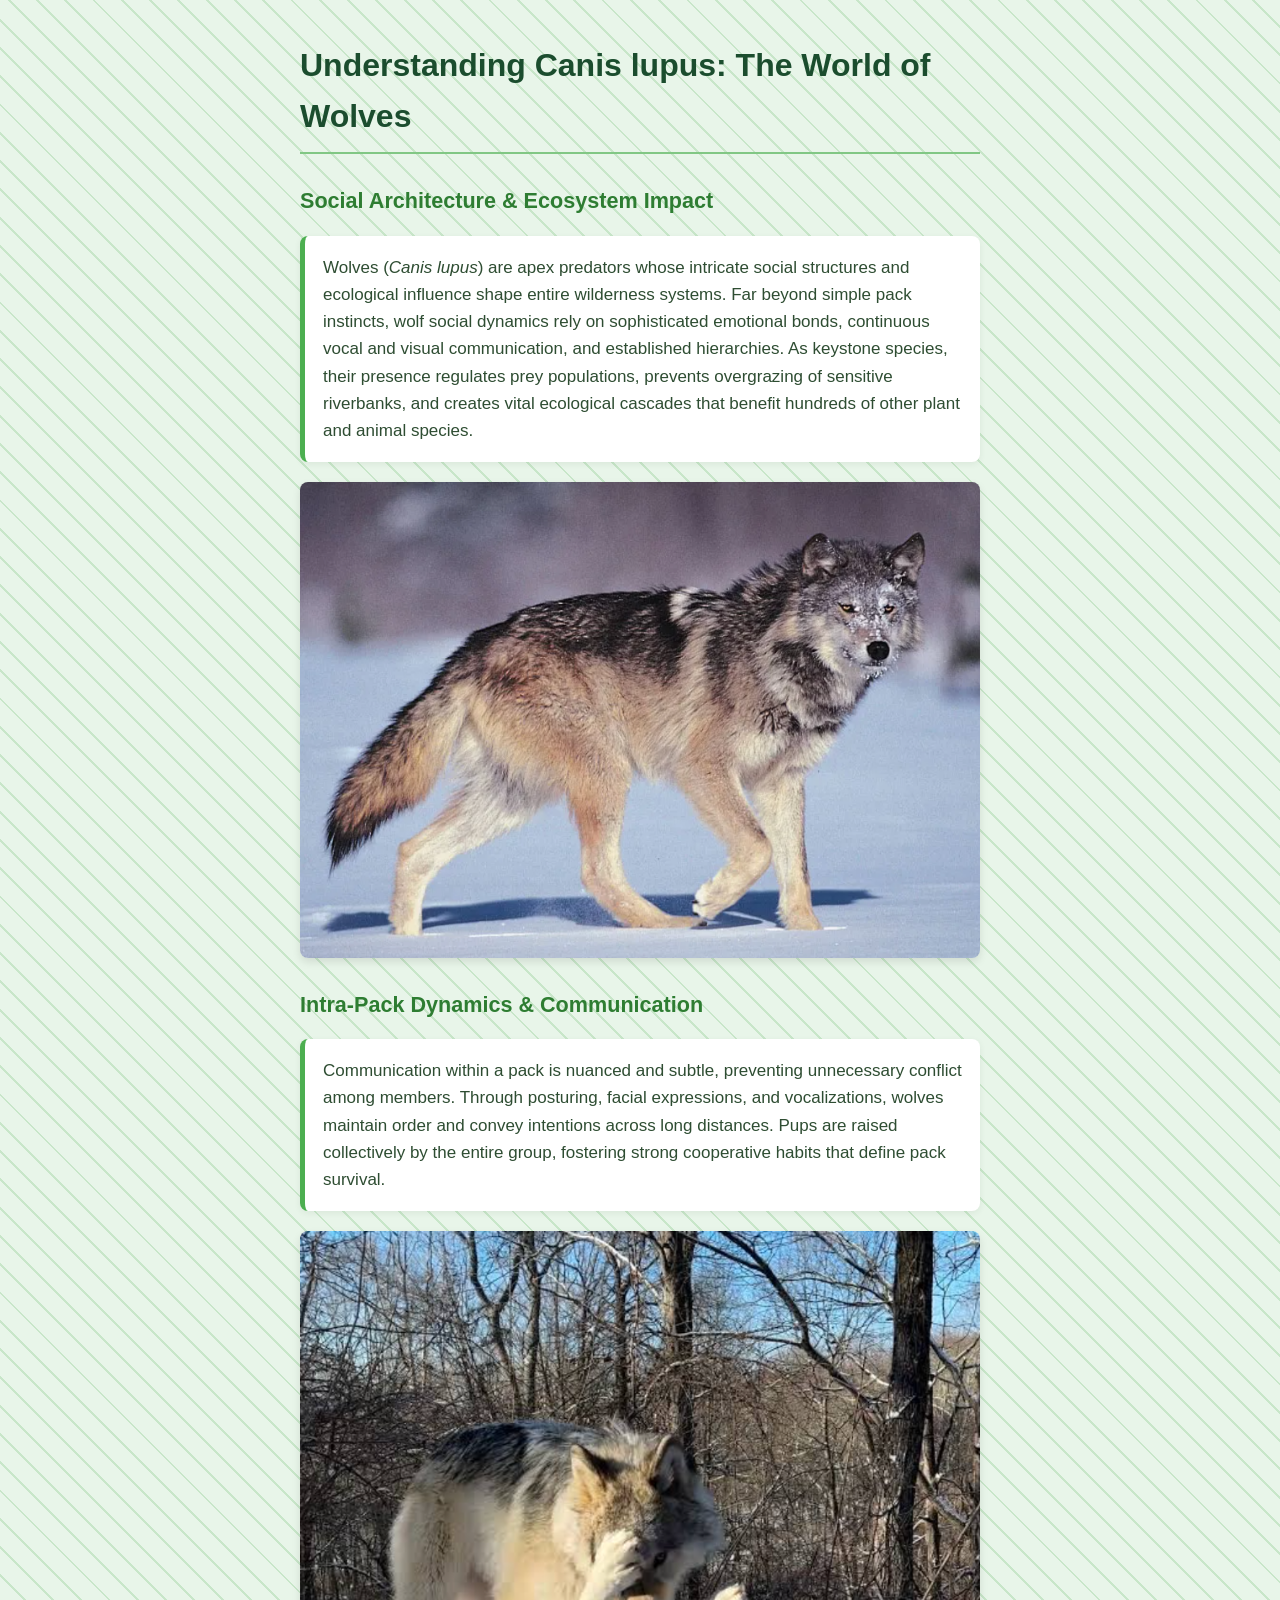
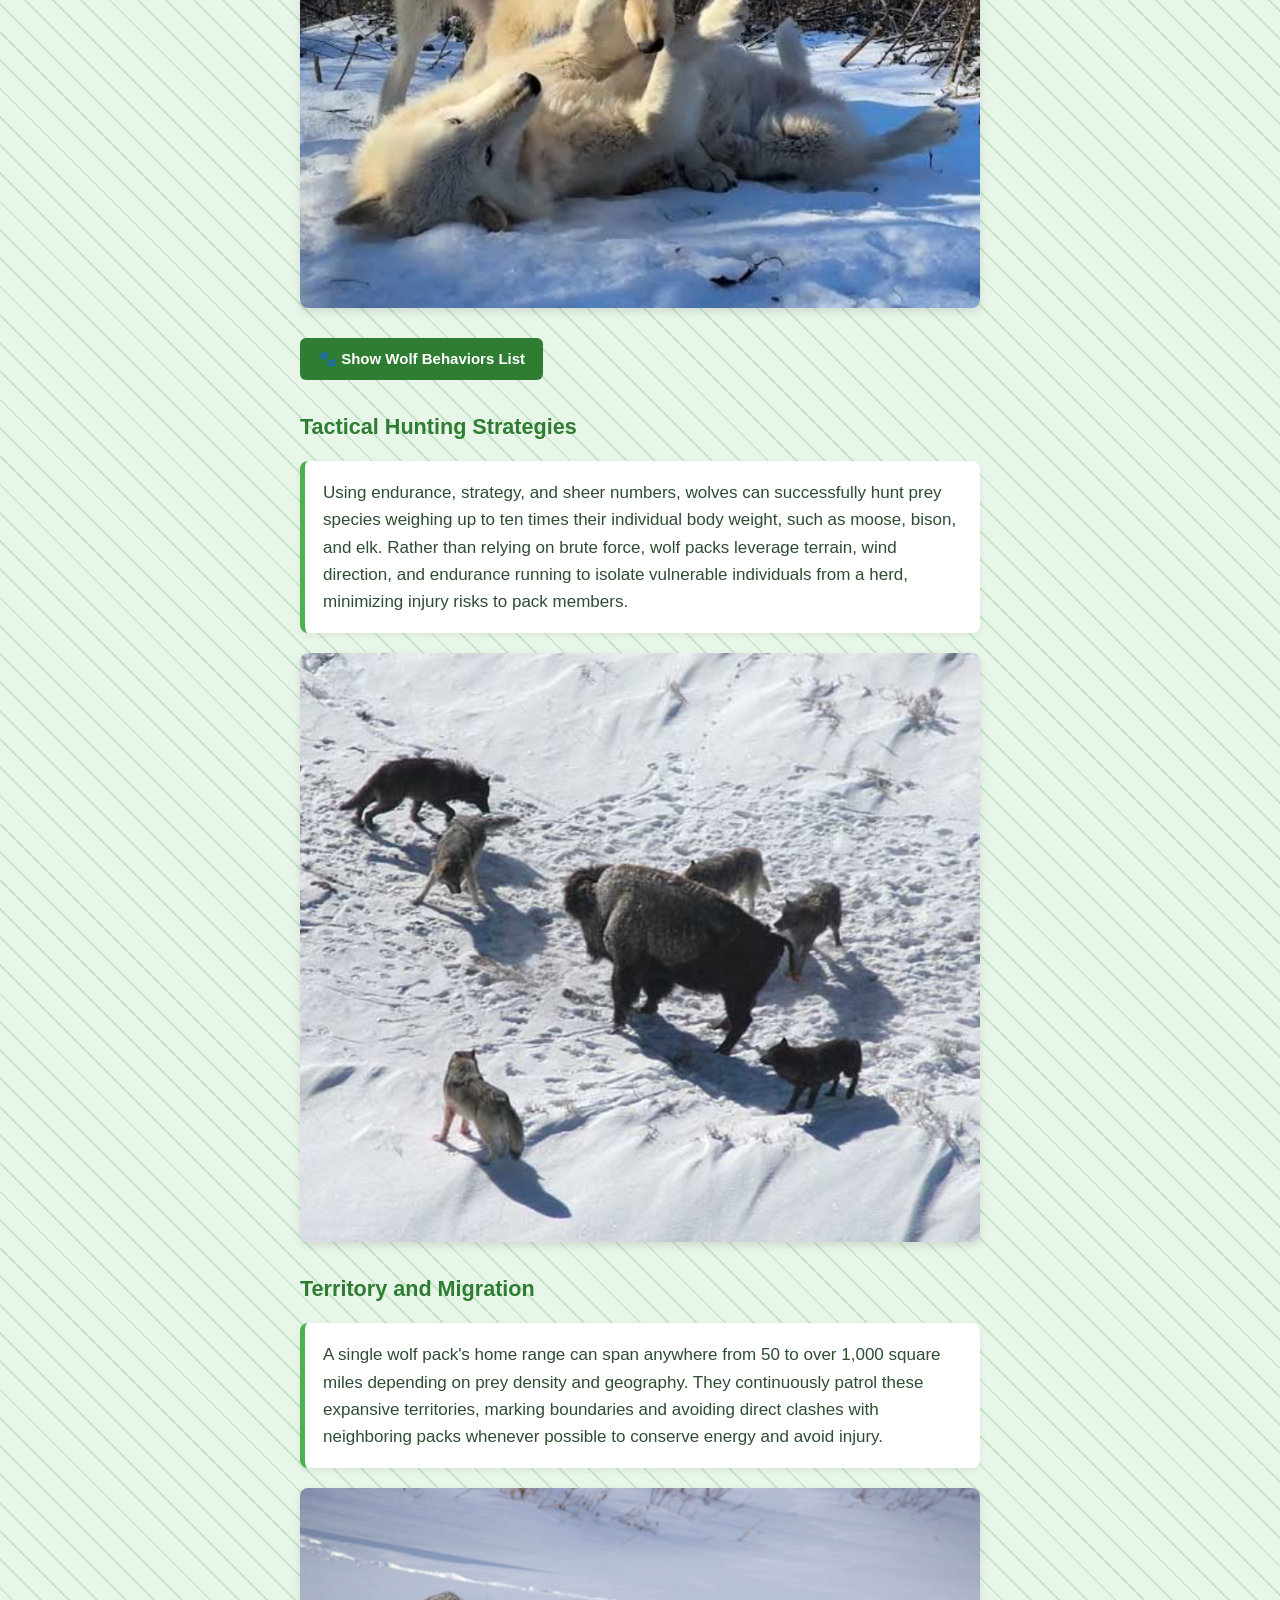
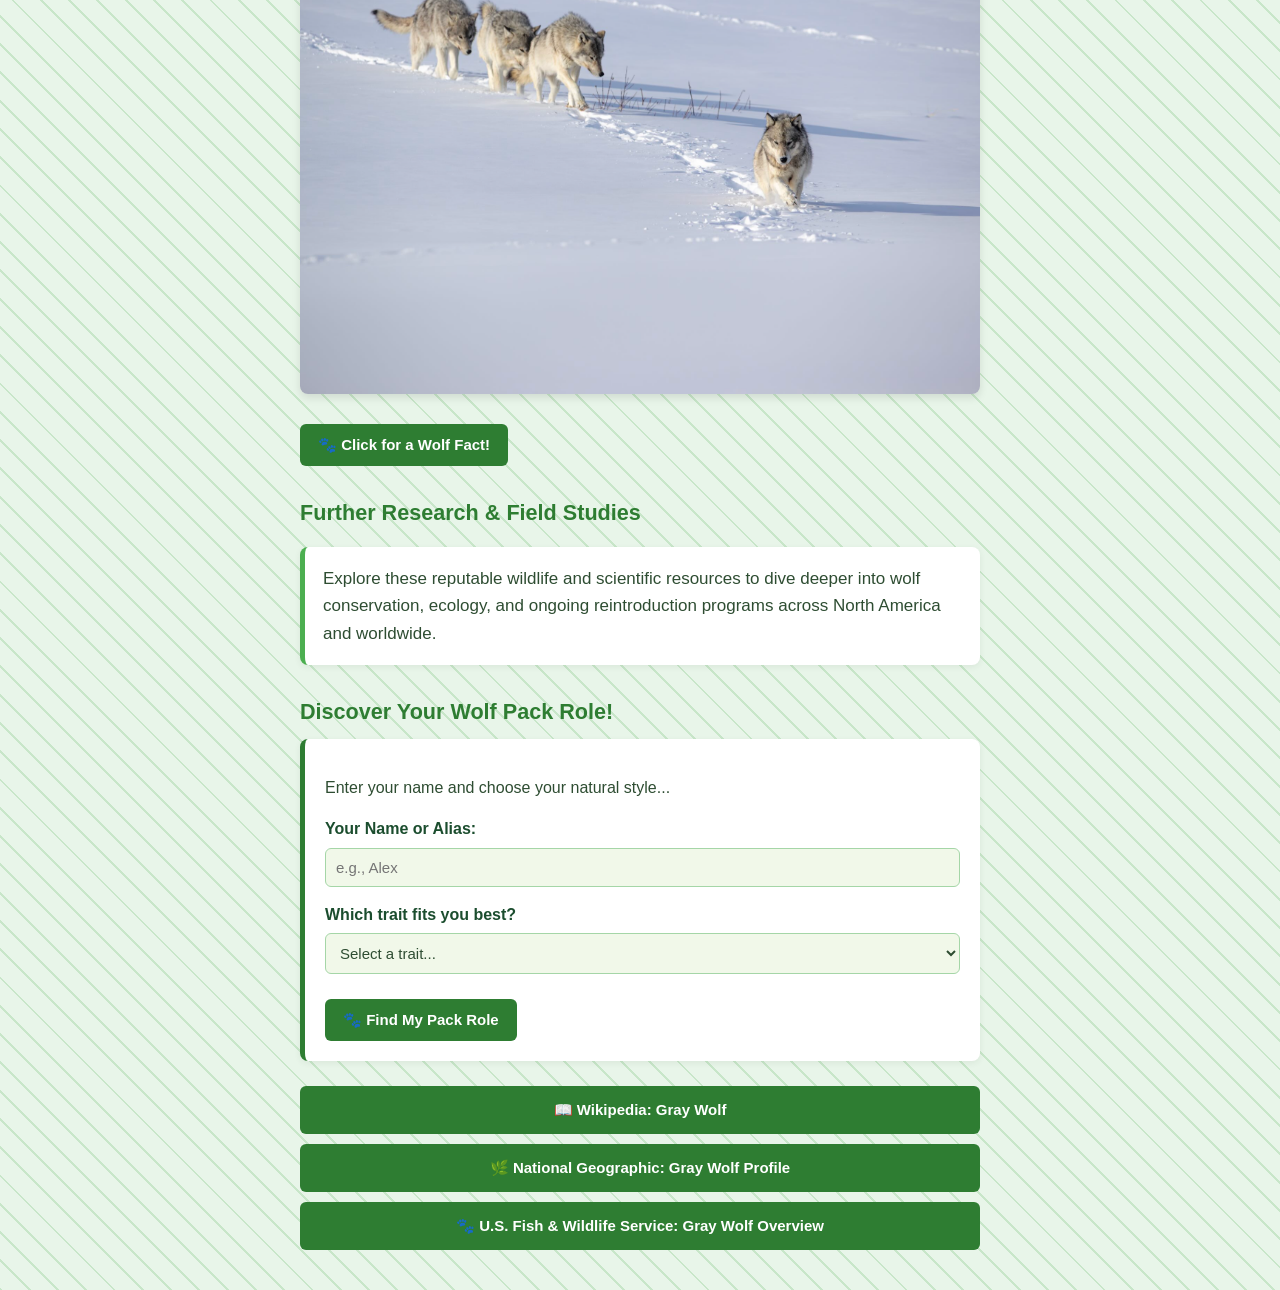
==== commit 2fafc466: "Update index.html" ====
--- a/index.html
+++ b/index.html
@@ -62,33 +62,31 @@
     Explore these reputable wildlife and scientific resources to dive deeper into wolf conservation, ecology, and ongoing reintroduction programs across North America and worldwide.
   </p> <!-- Paragraph -->
 
-  <h2>Discover Your Wolf Pack Role</h2>
+  <h2>Discover Your Wolf Pack Role!</h2>
   <div class="quiz-card">
-    <p class="quiz-intro">Enter your name and choose your natural style to find out what role you would play in a wild wolf pack!</p>
-    
-    <form id="wolf-quiz-form" onsubmit="calculatePackRole(event)">
-      <div class="form-group">
-        <label for="visitor-name">Your Name or Alias:</label>
-        <input type="text" id="visitor-name" placeholder="e.g., Alex" required>
-      </div>
+  <p class="quiz-intro">Enter your name and choose your natural style...</p>
 
-      <div class="form-group">
-        <label for="preferred-trait">Which trait fits you best?</label>
-        <select id="preferred-trait" required>
-          <option value="" disabled selected>Select a trait...</option>
-          <option value="leader">Strategic, confident, and protective</option>
-          <option value="scout">Curious, energetic, and watchful</option>
-          <option value="mediator">Playful, keeps the peace, friendly</option>
-          <option value="guardian">Patient, loyal, and watchful over others</option>
-        </select>
-      </div>
+  <div class="form-group">
+    <label for="visitor-name">Your Name or Alias:</label>
+    <input type="text" id="visitor-name" placeholder="e.g., Alex">
+  </div>
 
-      <button type="submit" class="website-link">🐾 Find My Pack Role</button>
-    </form>
+  <div class="form-group">
+    <label for="preferred-trait">Which trait fits you best?</label>
+    <select id="preferred-trait">
+      <option value="" disabled selected>Select a trait...</option>
+      <option value="leader">Strategic, confident, and protective</option>
+      <option value="scout">Curious, energetic, and watchful</option>
+      <option value="mediator">Playful, keeps the peace, friendly</option>
+      <option value="guardian">Patient, loyal, and watchful over others</option>
+    </select>
+  </div>
 
-    <!-- This container starts hidden and shows results after submission -->
-    <div id="quiz-result" class="hidden-content result-box"></div>
-  </div>
+  <!-- Use type="button" and onclick instead of form submit -->
+  <button type="button" class="website-link" onclick="calculatePackRole()">🐾 Find My Pack Role</button>
+
+  <div id="quiz-result" class="hidden-content result-box"></div>
+</div>
 
   <div class="resource-links">
     <a href="https://en.wikipedia.org/wiki/Wolf" target="_blank" rel="noopener noreferrer" class="website-link">
--- a/styles.css
+++ b/styles.css
@@ -112,3 +112,62 @@
 #behaviors-list li {
   margin-bottom: 8px;
 }
+
+.quiz-card {
+  background-color: #ffffff;
+  padding: 20px;
+  border-radius: 8px;
+  border-left: 5px solid #2e7d32;
+  box-shadow: 0 2px 6px rgba(46, 77, 50, 0.08);
+  margin-bottom: 25px;
+}
+
+.quiz-intro {
+  padding: 0;
+  border-left: none;
+  box-shadow: none;
+  margin-bottom: 15px;
+  font-size: 16px;
+}
+
+.form-group {
+  margin-bottom: 15px;
+  display: flex;
+  flex-direction: column;
+}
+
+.form-group label {
+  font-weight: bold;
+  margin-bottom: 6px;
+  color: #1b4d2e;
+}
+
+.form-group input[type="text"],
+.form-group select {
+  padding: 10px;
+  border: 1px solid #a5d6a7;
+  border-radius: 6px;
+  font-size: 15px;
+  color: #2e4d32;
+  background-color: #f1f8e9;
+}
+
+.form-group input[type="text"]:focus,
+.form-group select:focus {
+  outline: none;
+  border-color: #2e7d32;
+  box-shadow: 0 0 4px rgba(46, 125, 50, 0.4);
+}
+
+.result-box {
+  margin-top: 20px;
+  padding: 15px;
+  background-color: #e8f5e9;
+  border-radius: 6px;
+  border: 1px solid #81c784;
+}
+
+.result-box h3 {
+  margin-top: 0;
+  color: #1b4d2e;
+}
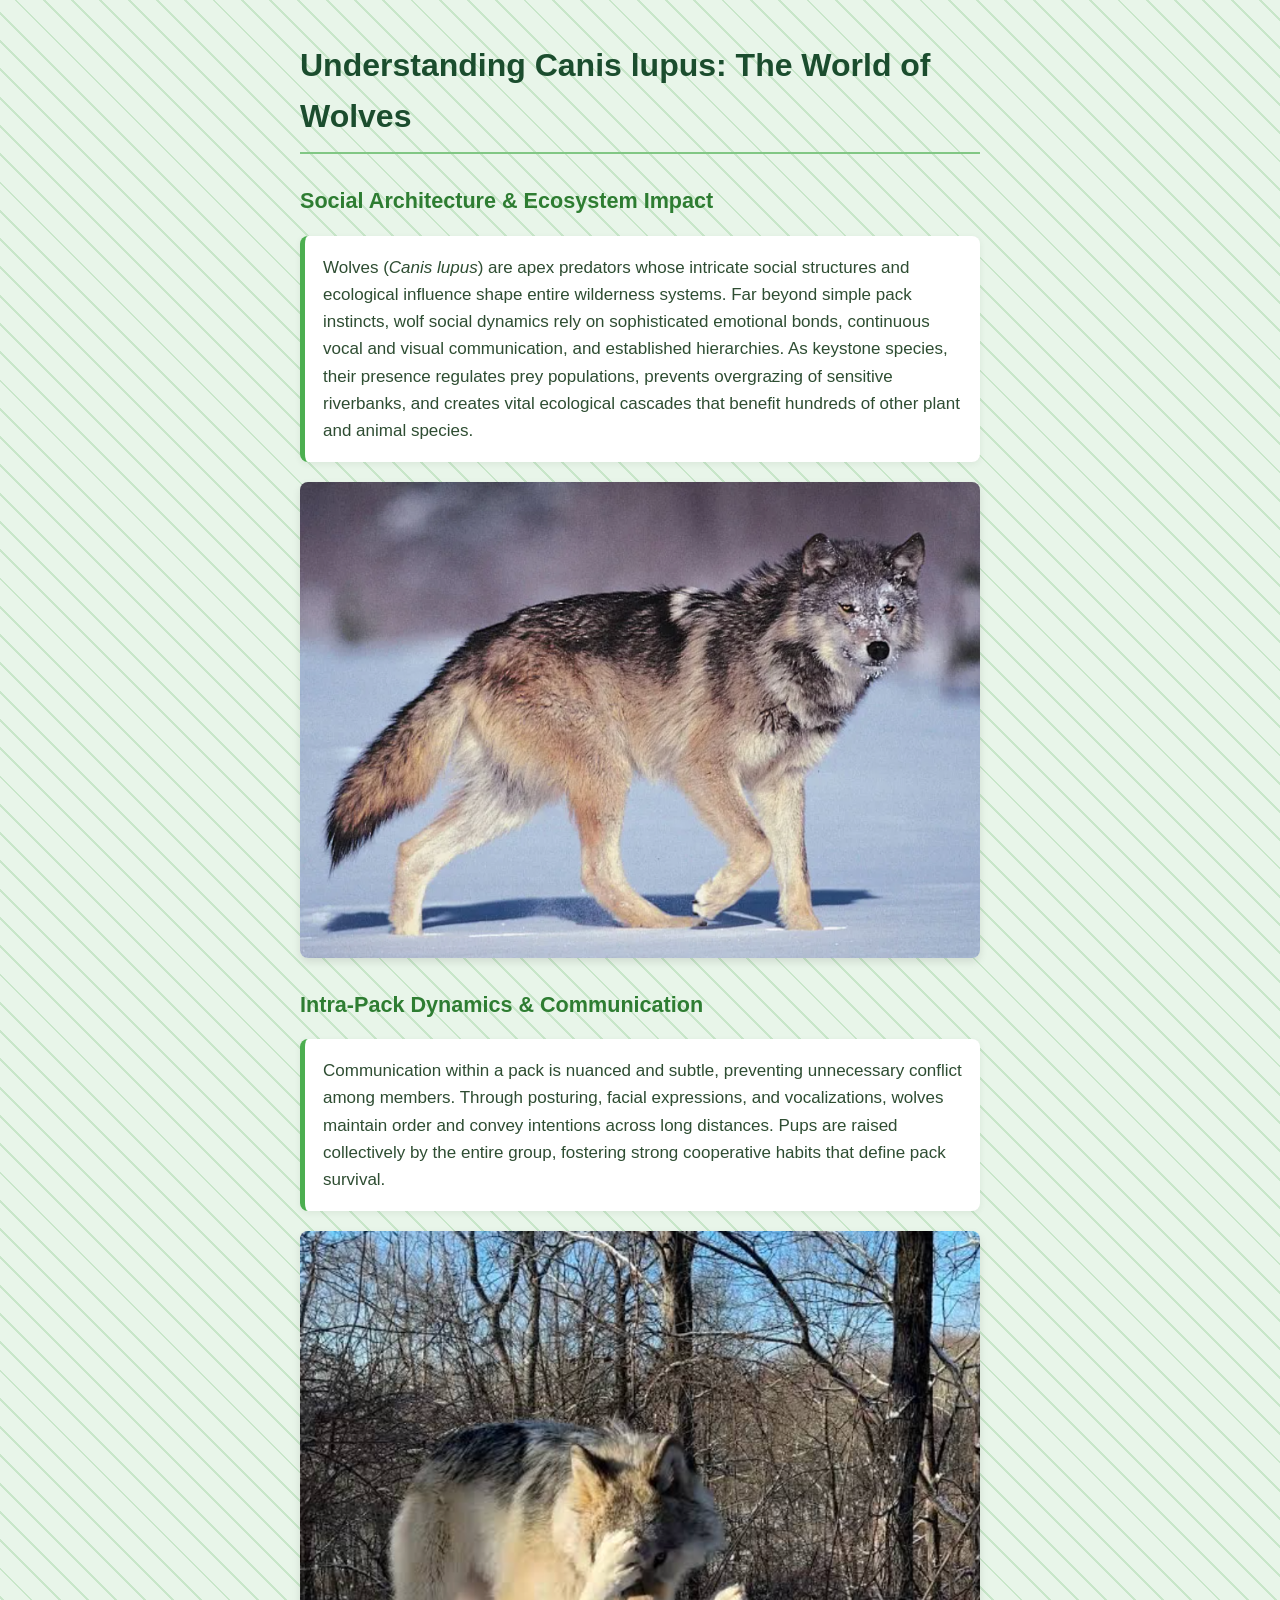
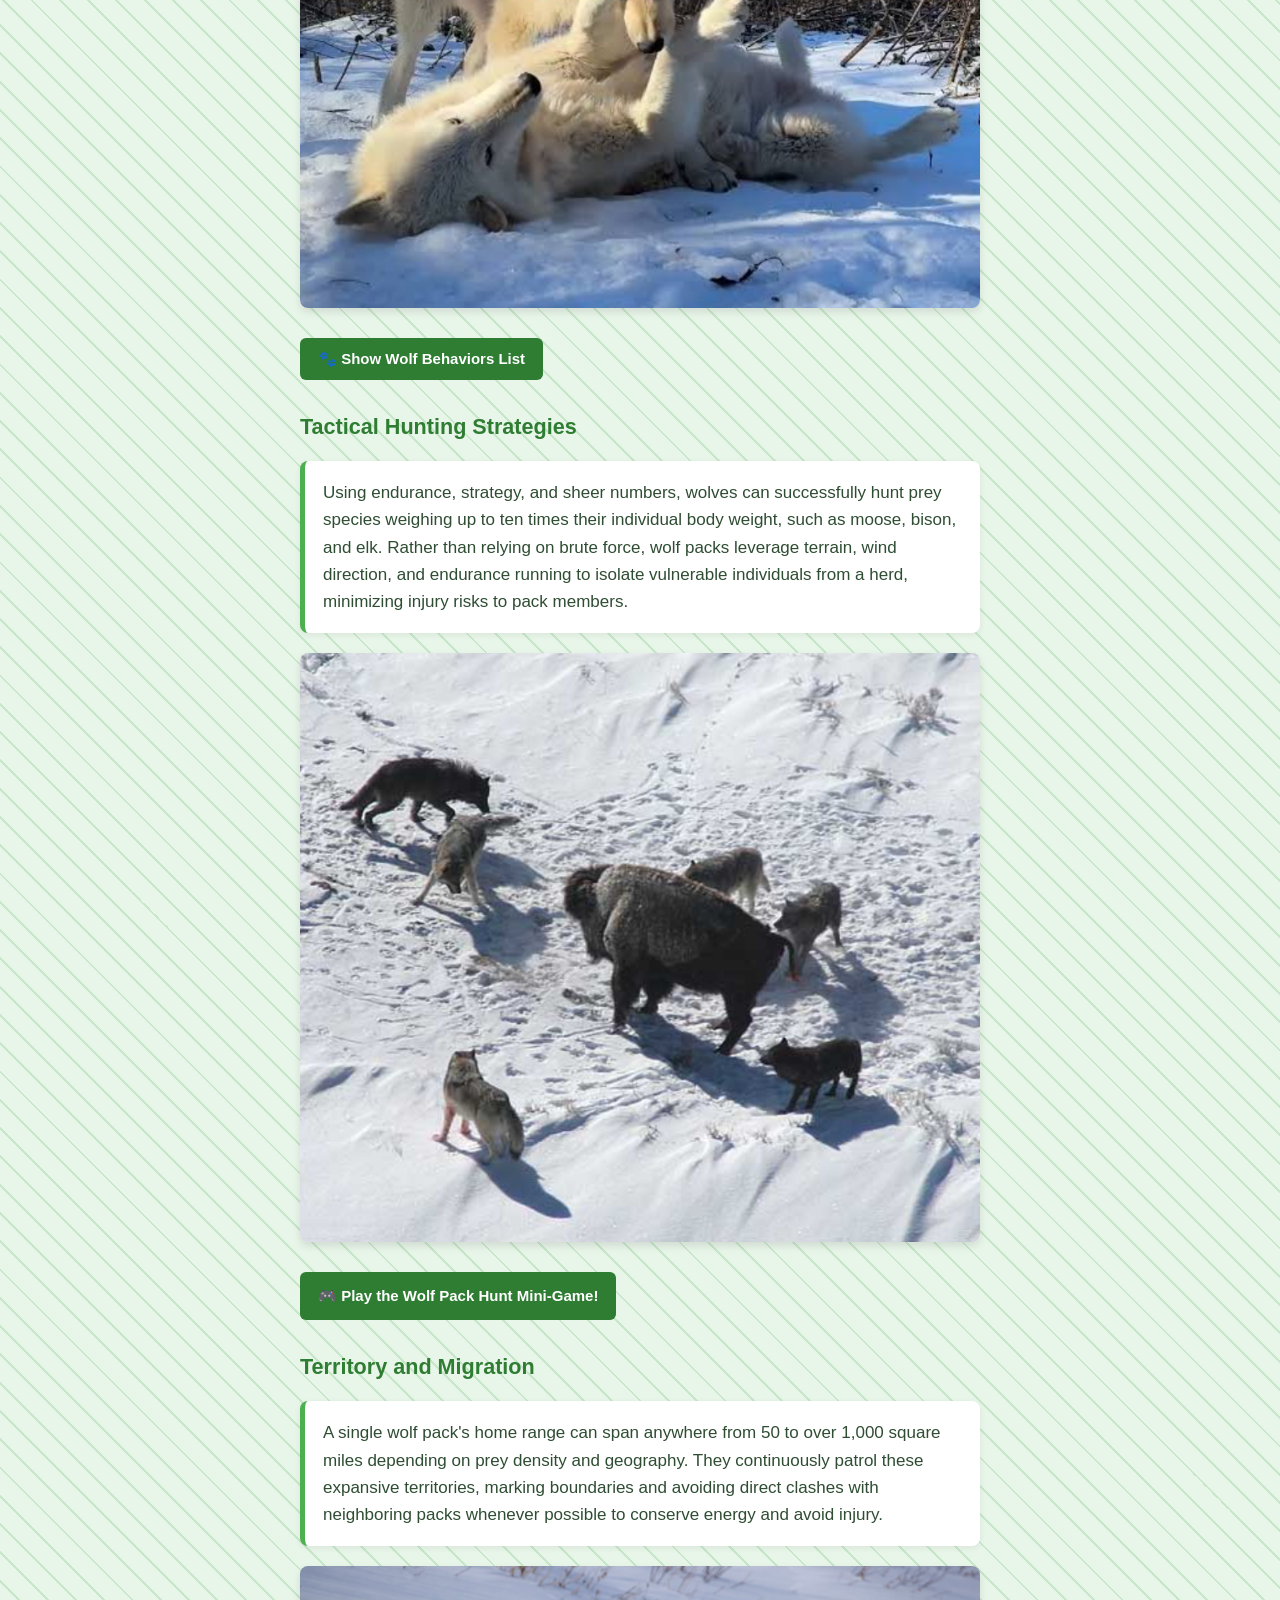
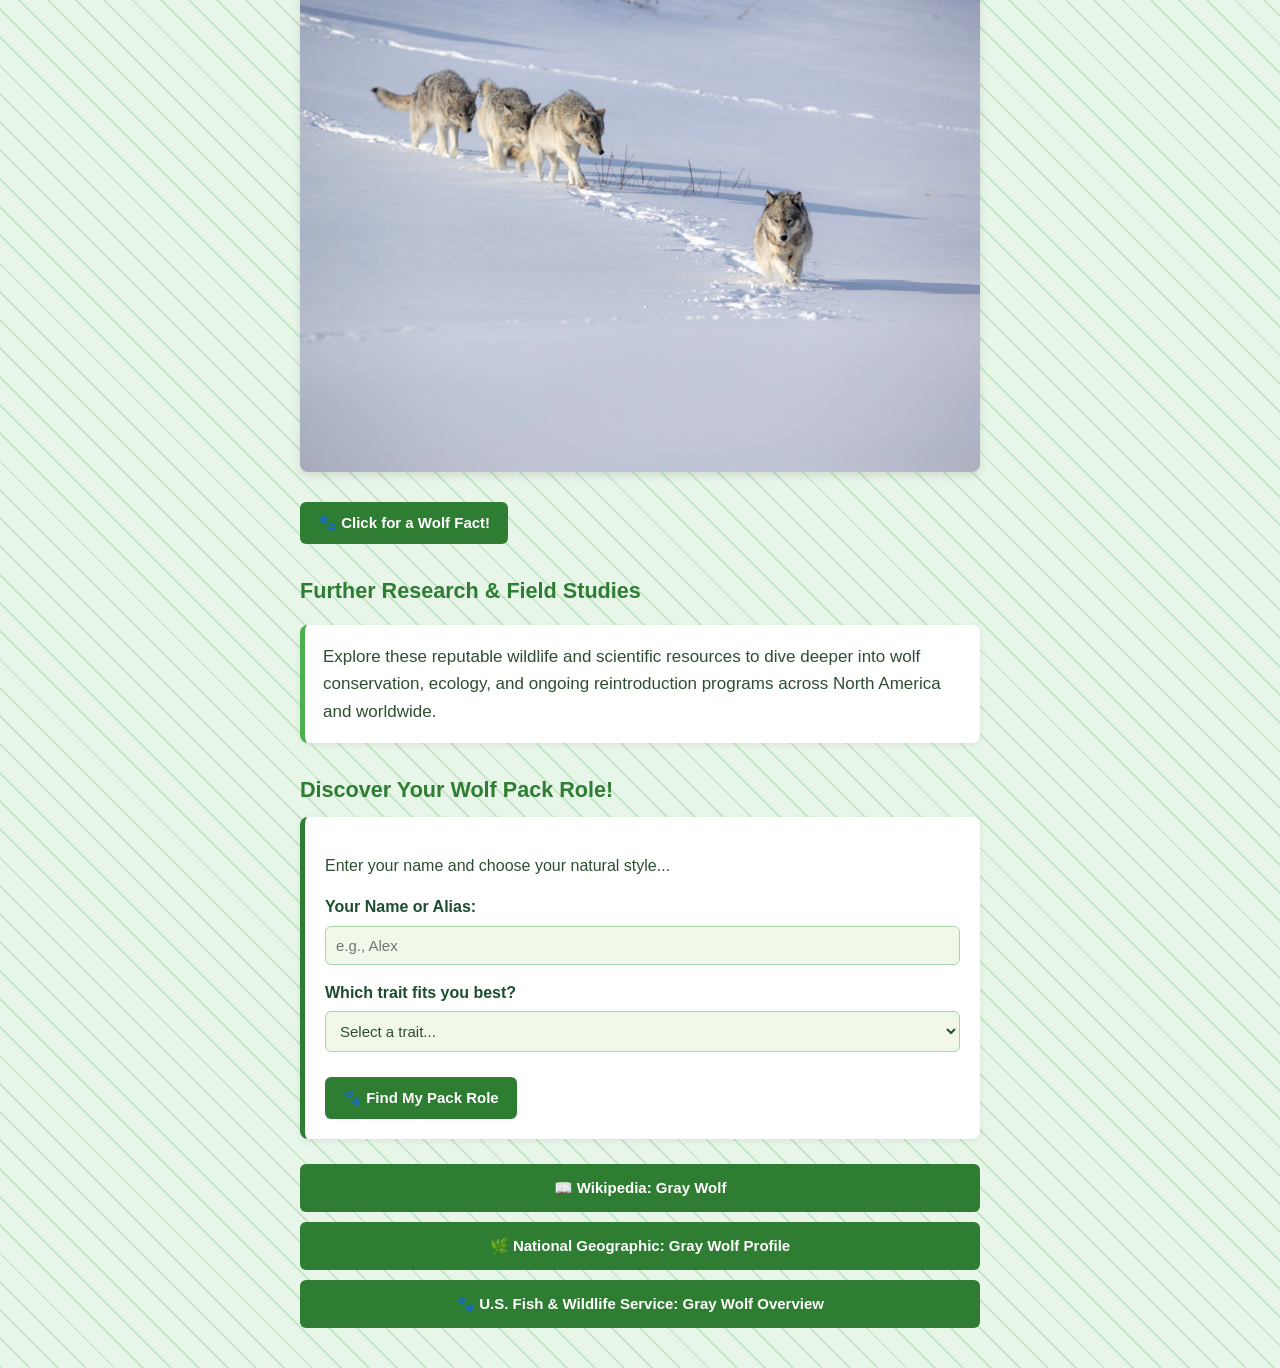
==== commit 3568cd6f: "Update index.html" ====
--- a/index.html
+++ b/index.html
@@ -45,6 +45,8 @@
   </p> <!-- Paragraph -->
   
   <img src="Wolf pack.png" alt="A pack of wolves hunting a bison in snow" class="responsive-img"> <!--Image -->
+
+  <a href="game.html" class="website-link">🎮 Play the Wolf Pack Hunt Mini-Game!</a>
 
   <h2>Territory and Migration</h2> <!-- Subheading -->
   <p>
--- a/styles.css
+++ b/styles.css
@@ -92,7 +92,7 @@
 
 /* 6. Hidden / Revealed Behavior List Styling */
 .hidden-content {
-  display: none;
+  display: none; !important;
 }
 
 #behaviors-list {
